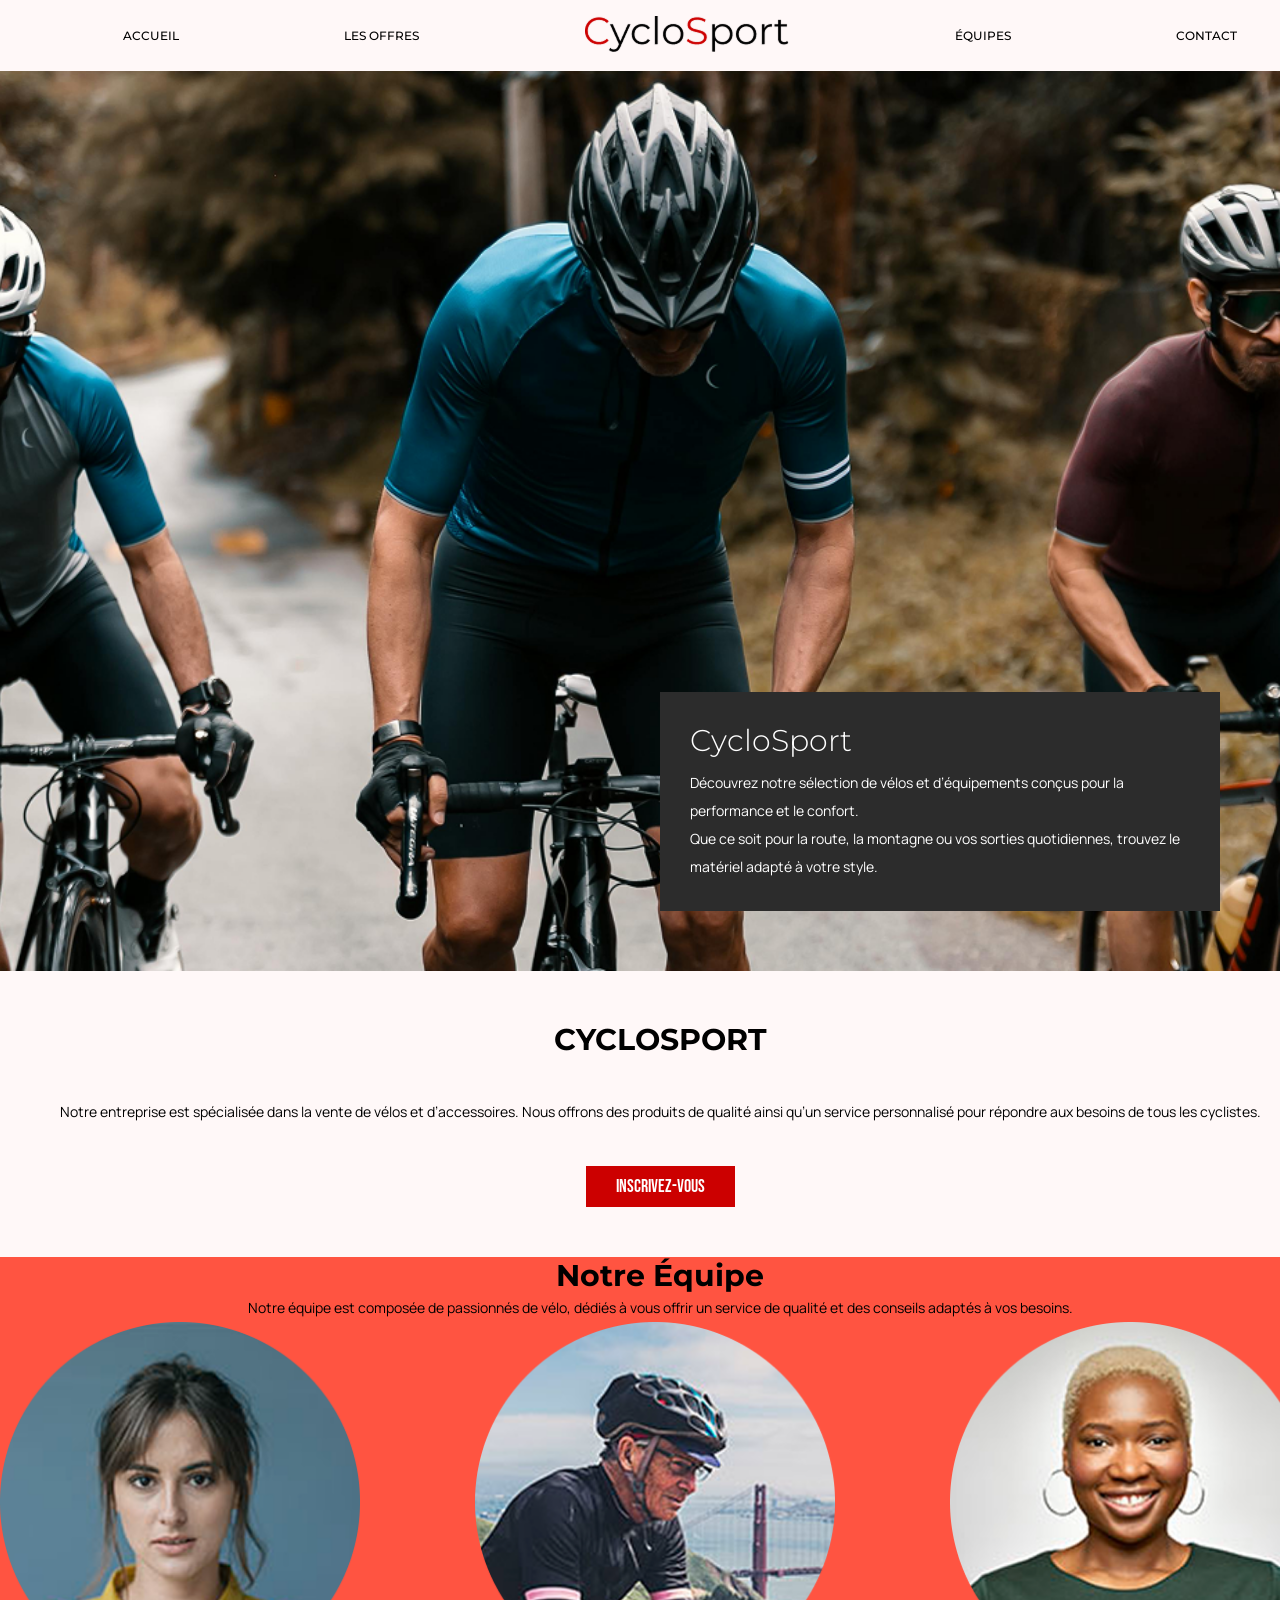
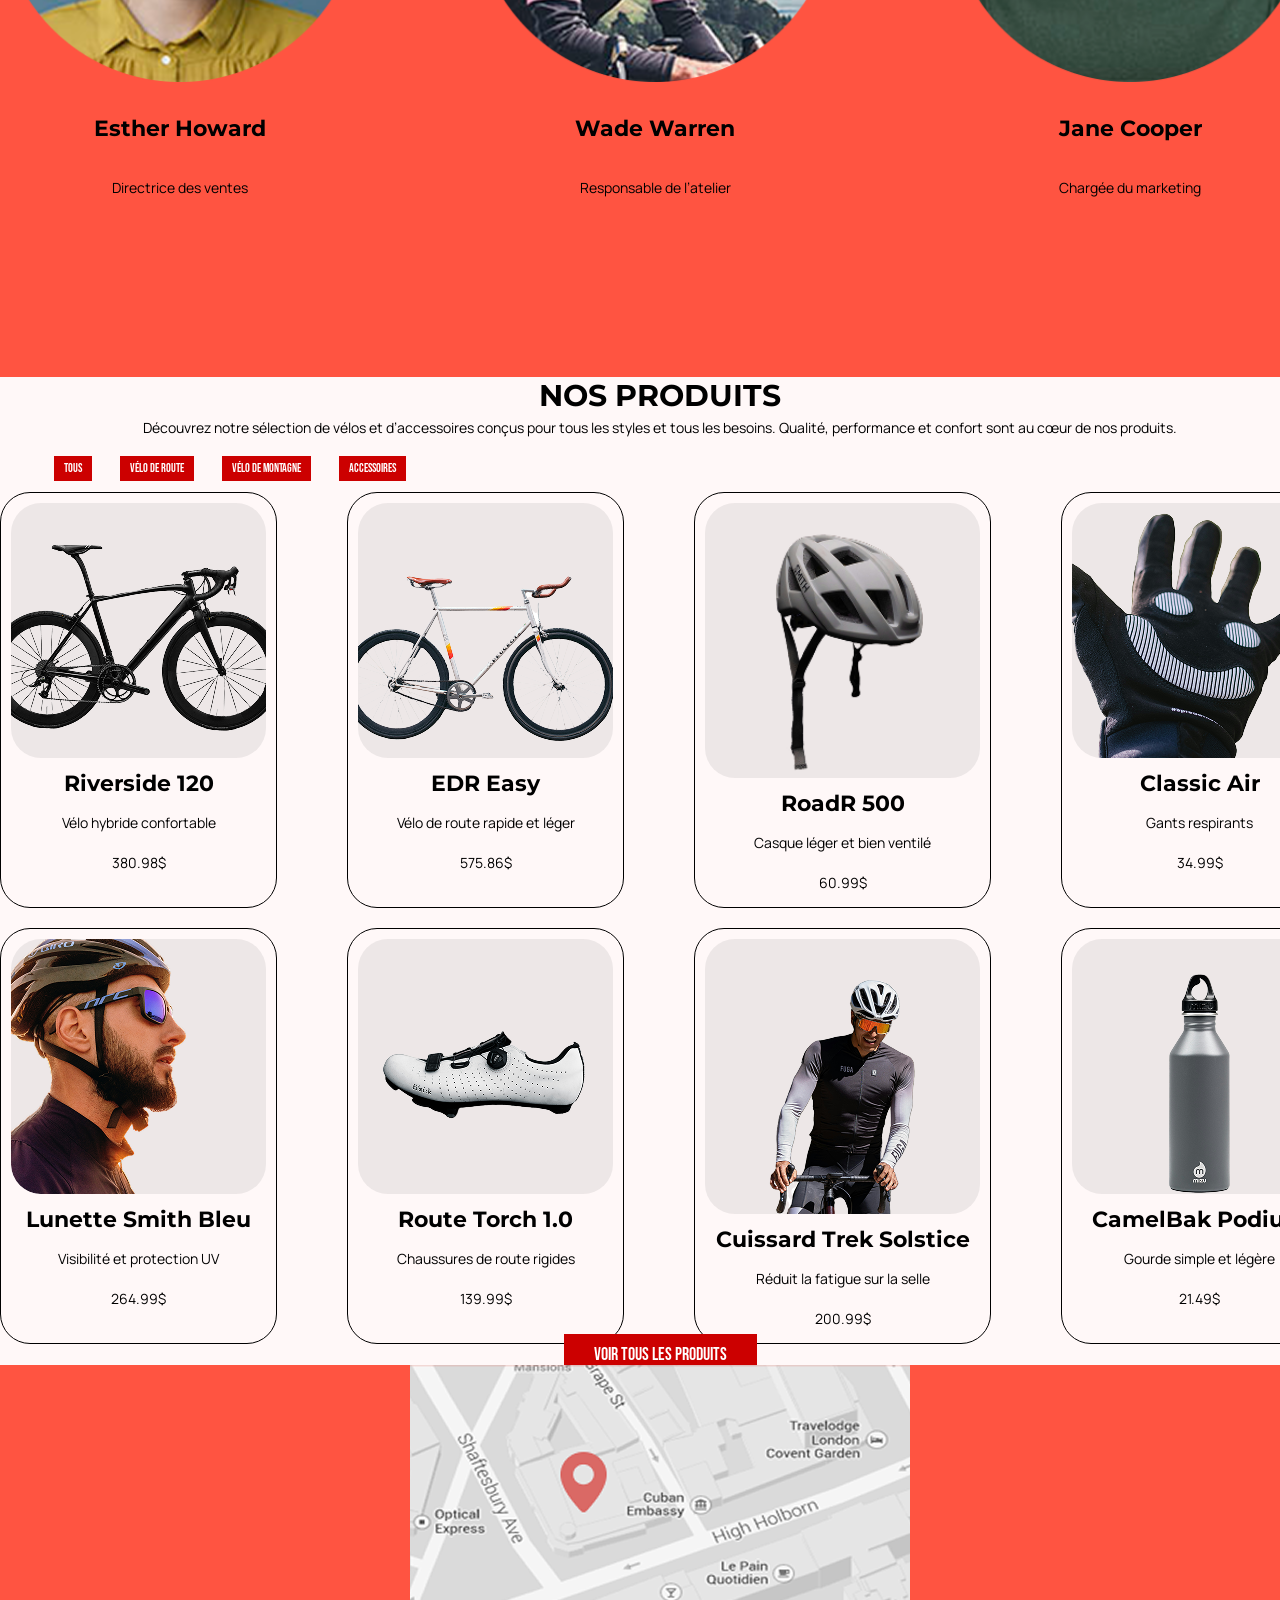
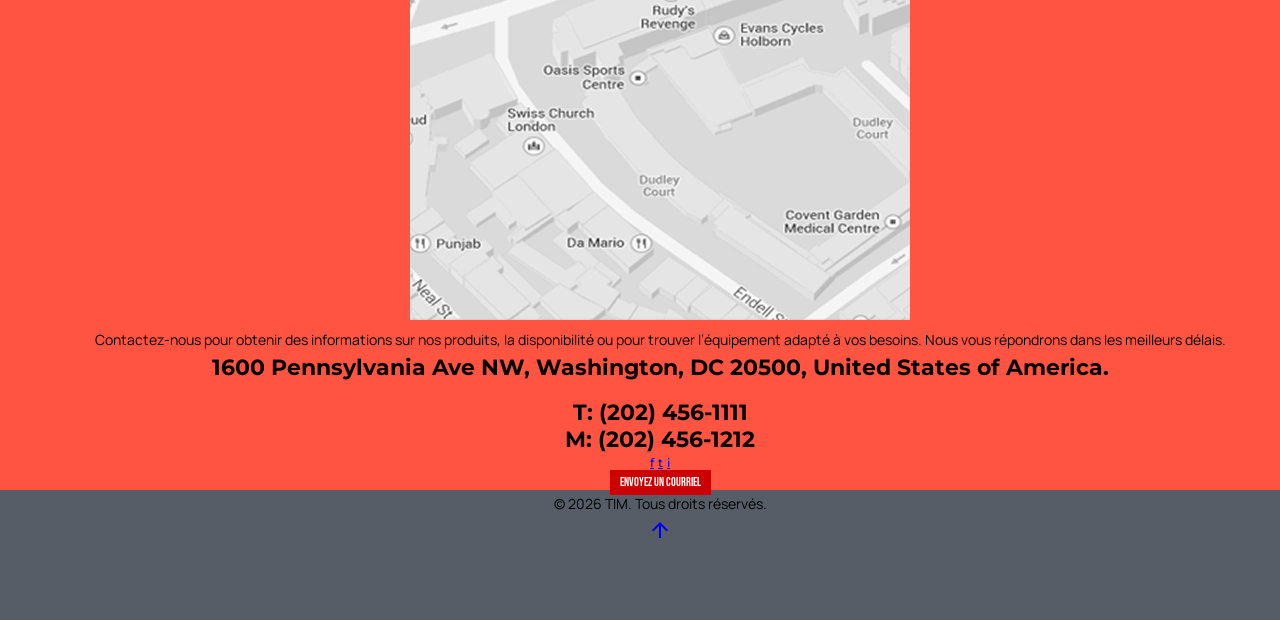
==== index.html @ 7010ec97 "3/4 de produits fait manque hover, probleme de padding et btn surélever" ====
<!DOCTYPE html>
<html lang="fr">
<head>
    <meta charset="UTF-8">
    <meta name="viewport" content="width=device-width, initial-scale=1.0">
    <title>CycloSport</title>

    <link rel="preconnect" href="https://fonts.googleapis.com">
    
    <link rel="preconnect" href="https://fonts.gstatic.com" crossorigin>
    
    <link href="https://fonts.googleapis.com/css2?family=Bebas+Neue&family=Manrope:wght@200..800&family=Montserrat:ital,wght@0,100..900;1,100..900&display=swap" rel="stylesheet">

    <link rel="stylesheet" href="https://fonts.googleapis.com/css2?family=Material+Symbols+Outlined:opsz,wght,FILL,GRAD@20..48,100..700,0..1,-50..200" />

    <!-- CSS -->
    <link rel="stylesheet" href="css/normalize.css">
    <link rel="stylesheet" href="css/styles.css">

    <!-- javascript -->
    <script src="js/script.js" defer></script>

</head>
<body>
    <header id="top">
        <div class="wrapper">
            <nav>
                <ul>
                    <li><a href="#">ACCUEIL</a></li>
                    <li><a href="#">LES OFFRES</a></li>
                    <a href="/index.html"><img src="images/CycloSportversionImg.png" alt="Logo CycloSport"></a>
                    <li><a href="#">ÉQUIPES</a></li>
                    <li><a href="#">CONTACT</a></li>
                </ul>
            </nav>
        </div>
    </header>
    
    <section class="hero">
        <div class="wrapper">
            <article>
                <h4>CycloSport</h4>
                <p>Découvrez notre sélection de vélos et d’équipements conçus pour la performance et le confort.</p>
                <p>Que ce soit pour la route, la montagne ou vos sorties quotidiennes, trouvez le matériel adapté à votre style.</p>
            </article>
        </div>
    </section>

    <section class="inscription">
        <div class="wrapper">
            <div class="column">
                <h2>CYCLOSPORT</h2>
                <p>Notre entreprise est spécialisée dans la vente de vélos et d’accessoires. Nous offrons des produits de qualité ainsi qu’un service personnalisé pour répondre aux besoins de tous les cyclistes.</p>
                <a href="#" class="btn special">Inscrivez-vous</a>
            </div>
        </div>
    </section>

    <section class="equipe" id="equipe">
        <div class="wrapper">
            <h2>Notre Équipe</h2>
            <p>Notre équipe est composée de passionnés de vélo, dédiés à vous offrir un service de qualité et des conseils adaptés à vos besoins. </p>
            <div class="flex">
                <div class="profil">
                    <img src="images/esther.png" alt="image de Esther">
                    <h3>Esther Howard</h3>
                    <p>Directrice des ventes</p>
                </div>

                <div class="profil">
                    <img src="images/Wade.png" alt="image de Wade">
                    <h3>Wade Warren</h3>
                    <p>Responsable de l’atelier</p>
                </div>

                <div class="profil">
                    <img src="images/Jane.png" alt="image de Jane">
                    <h3>Jane Cooper</h3>
                    <p>Chargée du marketing</p>
                </div>
            </div>
        </div>
    </section>

    <section class="produits" id="produits">
        <div class="wrapper">
            <h2>NOS PRODUITS</h2>
            <p>Découvrez notre sélection de vélos et d’accessoires conçus pour tous les styles et tous les besoins. Qualité, performance et confort sont au cœur de nos produits.</p>
            <ul>
                <li><a href="#" class="btn">Tous</a></li>
                <li><a href="#" class="btn">Vélo de route</a></li>
                <li><a href="#" class="btn">Vélo de montagne</a></li>
                <li><a href="#" class="btn">accessoires</a></li>
            </ul>
            <div class="grid">
                <div class="cart">
                    <img src="images/Riverside120.png" alt="image du velo Riverside120">
                    <h3>Riverside 120</h3>
                    <p> Vélo hybride confortable</p>
                    <p>380.98$</p>
                </div>

                <div class="cart">
                    <img src="images/EDREasy.png" alt="image du velo EDREasy">
                    <h3>EDR Easy</h3>
                    <p>Vélo de route rapide et léger</p>
                    <p>575.86$</p>
                </div>

                <div class="cart">
                    <img src="images/RoadR500.png" alt="image du casque RoadR500">
                    <h3>RoadR 500</h3>
                    <p>Casque léger et bien ventilé</p>
                    <p>60.99$</p>
                </div>

                <div class="cart">
                    <img src="images/ClassicAir.png" alt="image du paire de gants ClassicAir">
                    <h3>Classic Air</h3>
                    <p>Gants respirants</p>
                    <p>34.99$</p>
                </div>

                <div class="cart">
                    <img src="images/LunetteSmithBleu.png" alt="image du paire de lunette Smith bleu">
                    <h3>Lunette Smith Bleu</h3>
                    <p>Visibilité et protection UV</p>
                    <p>264.99$</p>
                </div>

                <div class="cart">
                    <img src="images/RouteTorch1.0.png" alt="image du soulier RouteTorch1.0">
                    <h3>Route Torch 1.0</h3>
                    <p>Chaussures de route rigides</p>
                    <p>139.99$</p>
                </div>

                <div class="cart">
                    <img src="images/CuissardTrekSolstice.png" alt="image du Cuissard Trek Solstice">
                    <h3>Cuissard Trek Solstice</h3>
                    <p> Réduit la fatigue sur la selle</p>
                    <p>200.99$</p>
                </div>
                
                <div class="cart">
                    <img src="images/CamelBakPodium.png" alt="image de la gourde BakPodium">
                    <h3>CamelBak Podium</h3>
                    <p>Gourde simple et légère</p>
                    <p>21.49$</p>
                </div>    
            </div>
            <a href="/produit.html" class="btn special">Voir tous les produits</a>
        </div>
    </section>

    <section class="contact" id="contact">
            <div class="wrapper">
                <div class="flex">
                    <img src="images/map.png" alt="localisation du magasin">
                    <div class="colum">
                        <p>Contactez-nous pour obtenir des informations sur nos produits, la disponibilité ou pour trouver l’équipement adapté à vos besoins.
                            Nous vous répondrons dans les meilleurs délais.</p>
                        <h3>1600 Pennsylvania Ave NW, Washington, DC 20500, United States of America.</h3>
                        <br>
                        <h3>T: (202) 456-1111</h3>
                        <h3>M: (202) 456-1212</h3>
                    </div>
                    <div class="reseaux sociaux">
                        <a href="#">f</a>
                        <a href="#">t</a>
                        <a href="#">i</a>
                    </div>
                </div>
                <a href="mailto:bryanvarao@gmail.com" class="btn">Envoyez un courriel</a>
            </div>
    </section>

    <footer>
        <div class="wrapper">
            <div class="footer">
                <p>© 2026 TIM. Tous droits réservés.</p>
                    <a href="#top"><span class="icon material-symbols-outlined">arrow_upward</span></a>
            </div>        
        </div>
    </footer>
</body>
</html>
---- css/styles.css ----
/*------------------------------------------------------------------------------
   Generique
------------------------------------------------------------------------------*/
html {
  box-sizing: border-box;
}

*,
*:before,
*:after {
  box-sizing: inherit;
}

/*------------------------------------------------------------------------------
   Mise en page
------------------------------------------------------------------------------*/
.wrapper{
    width: 1320px;
    margin: 0 auto;
    padding: 0;
}
/*------------------------------------------------------------------------------
   Base
------------------------------------------------------------------------------*/
html{
    scroll-behavior: smooth;
}

body{
    background-color: #FFF8F8;
    text-align: center;
    margin: 0;
    padding: 0;
}

.header{
    background-color: #B7B7B7;
}

.hero{
    background: url("../images/HERO.png") center / cover no-repeat;
    height: 100vh;
    width: 100vw;
    position: relative;
}

.equipe{
    background-color: #FF5441;
    height: 720px;
    padding: 50px auto;
}

.contact{
    background-color: #FF5441;
}

footer{
    background-color: #565D67;
    height: 130px;
}

h2{
    font: 700 1.875rem "Montserrat", sans-serif;
    margin: 0;
    padding: 0;
}

h3{
    font: 700 1.375rem "Montserrat", sans-serif;
    margin: 0;
    padding: 0;
}

h4{
    font: 300 1.875rem "Montserrat", sans-serif;
    margin: 0;
    padding-bottom: 10px;
    
}

a{
    font: 500 0.75rem "Montserrat", sans-serif;
}

p{
    font: 400 0.875rem/28px "Manrope", sans-serif;
    margin: 0;
    padding: 0;
}



/*------------------------------------------------------------------------------
   Elements
------------------------------------------------------------------------------*/
/* Header */
ul{
    display: flex;
    justify-content: space-around;
    align-items: center;
}

li{
    list-style: none;
}

li a{
    text-decoration: none;
    color: #000;
}

li a:hover{
    color: #CC0000;
    font-size: 0.875rem;
}

/* Hero */
.hero article{
    padding: 30px;
    background-color: #2C2C2C;
    max-width: 560px;
    color: #fff;
    position: absolute;
    bottom: 60px;
    right: 60px;
    text-align: start;
}

/* Inscription */
.inscription .column{
    display: flex;
    flex-direction: column;
    justify-content: space-between;
    gap: 40px;
    margin: 50px auto;
}

.inscription .special{
    padding: 10px 30px;
    font-size: 1.125rem;
    max-width: 150px;
    align-self: center;
}

/* Equipe */

.equipe .flex{
    display: flex;
    gap: 115px;
}

.equipe .profil{
    height: 480px;
    display: flex;
    flex-direction: column;
    justify-content: space-between;
}
.equipe .profil img{
    max-height: 360px;
}

/* Produit */
.produits ul{
    max-width: 420px;
}
.produits ul a{
 color: #fff;
}

.produits .grid{
    display: grid;
    grid-template-columns: 1fr 1fr 1fr 1fr;
    gap: 20px 70px;
}

.produits .cart{
    display: flex;
    flex-direction: column;
    gap: 12px;
    padding: 10px;

    border: 1px solid #000;
    border-radius: 30px;
}

.produits .cart img{
    background-color: rgba(166, 161, 161, 0.20);
    border-radius: inherit;
}

.produits .special{
    font-size: 1.125rem;
    padding: 10px 30px;
    align-self: center;
}
/*------------------------------------------------------------------------------
    Components
------------------------------------------------------------------------------*/
.btn{
    font: 400 0.75rem "Bebas Neue", sans-serif;
    background-color: #CC0000;
    border-color: #EA6060;
    color: #fff;
    padding: 5px 10px;
    text-decoration: none;
}

.btn:hover{
    background-color: #fff;
    border:1px solid #CC0000;
    color: #CC0000;
}
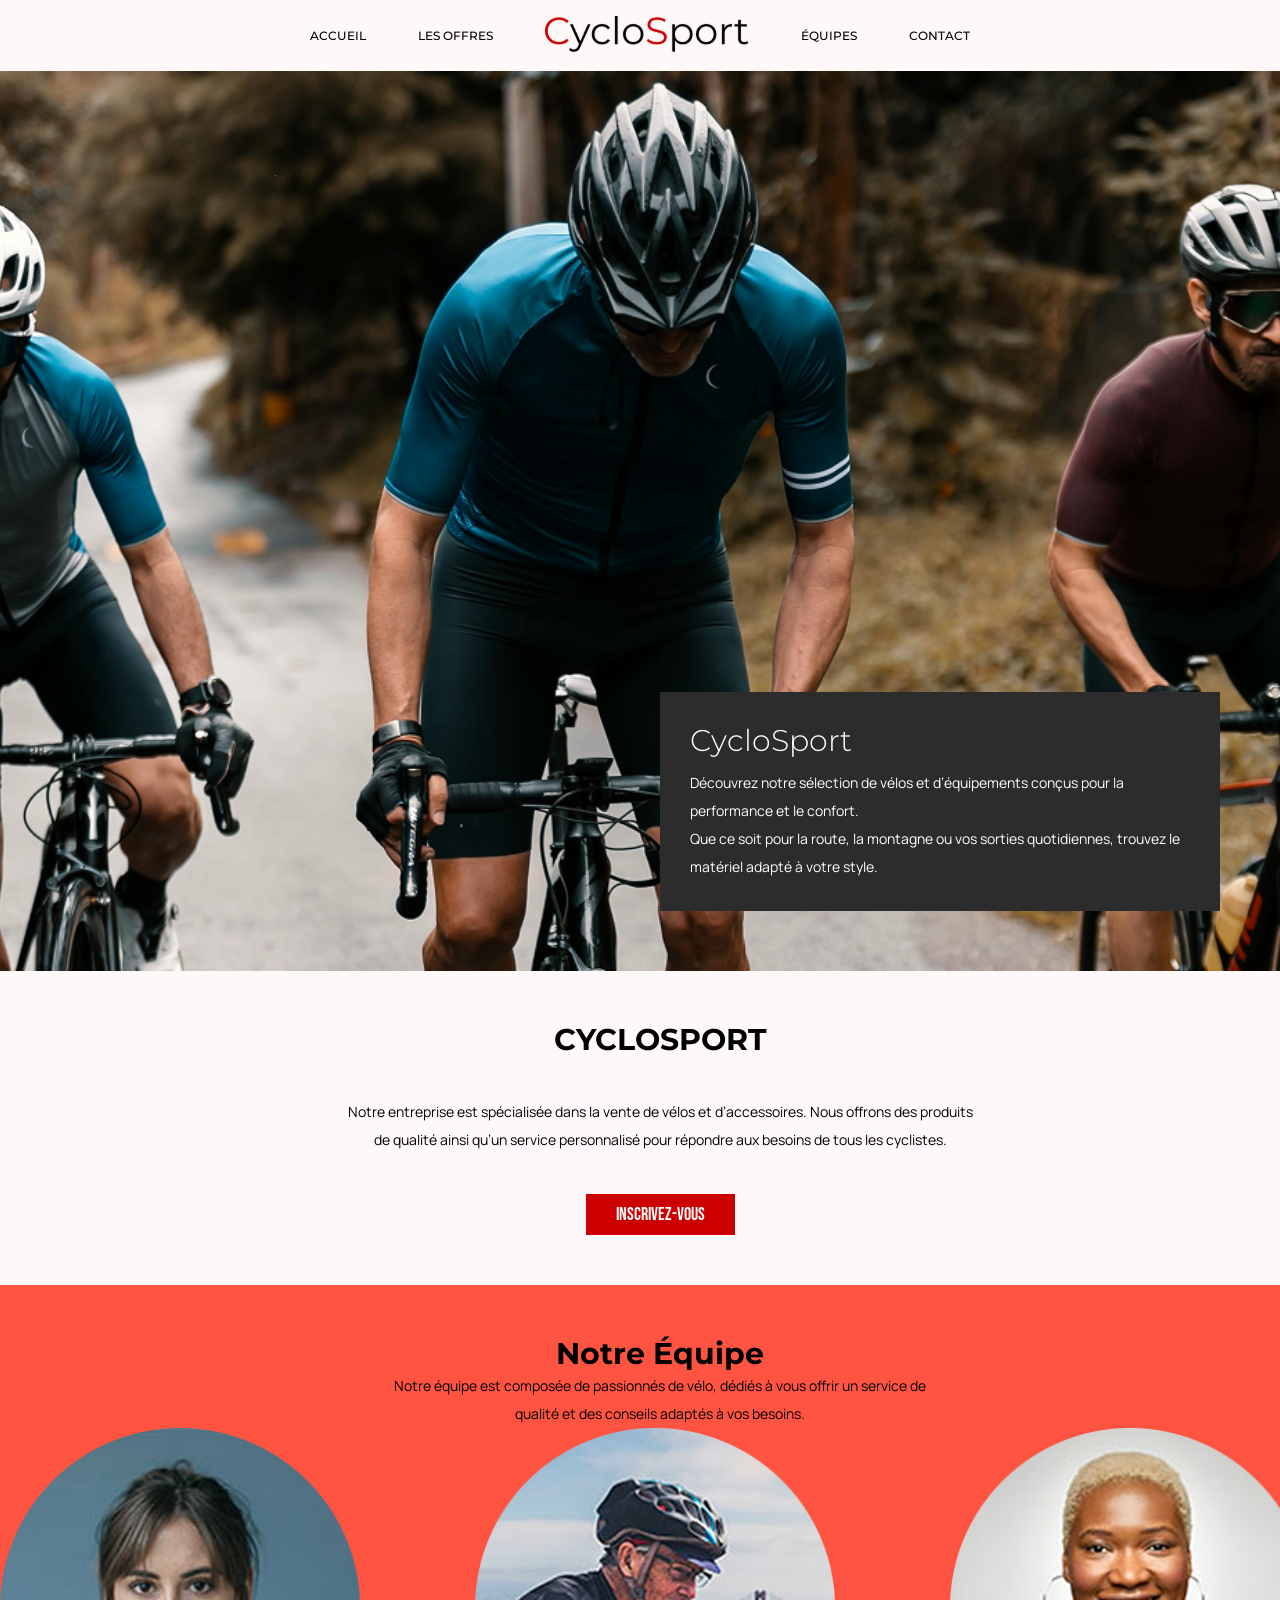
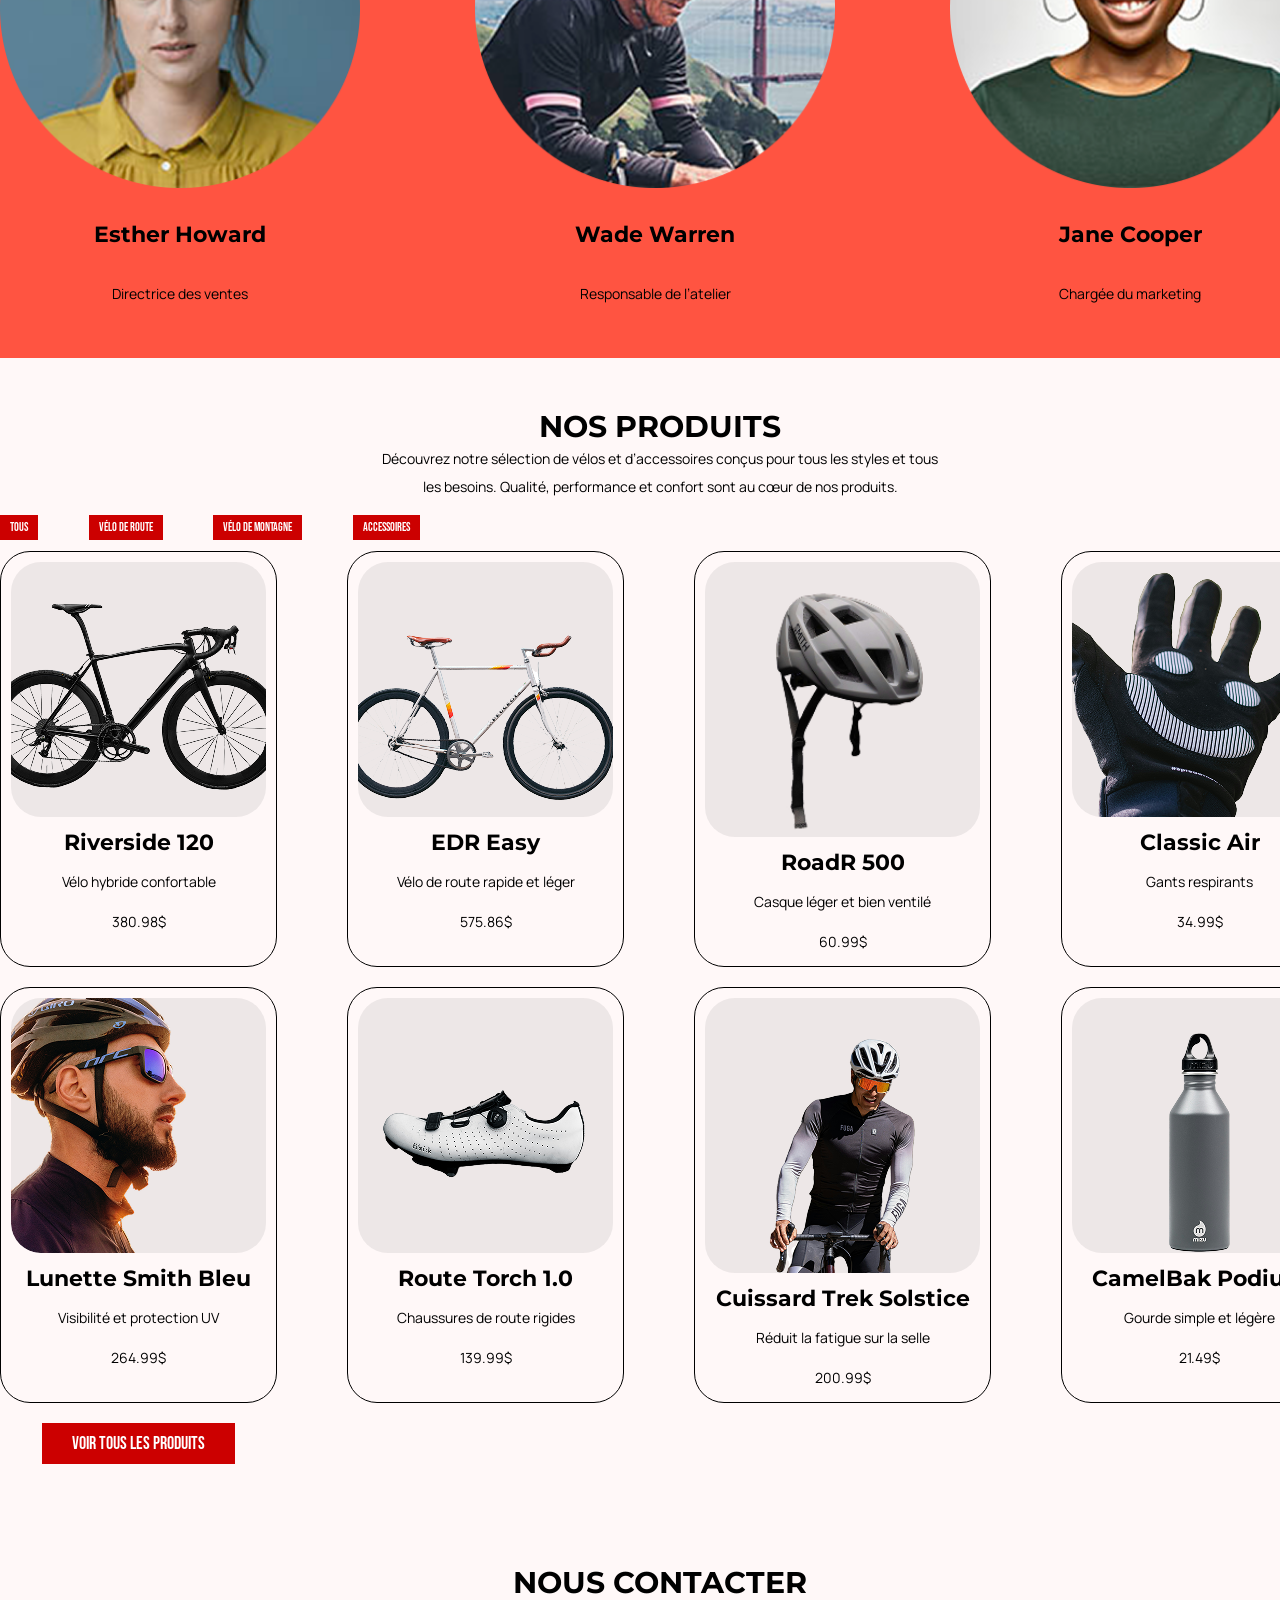
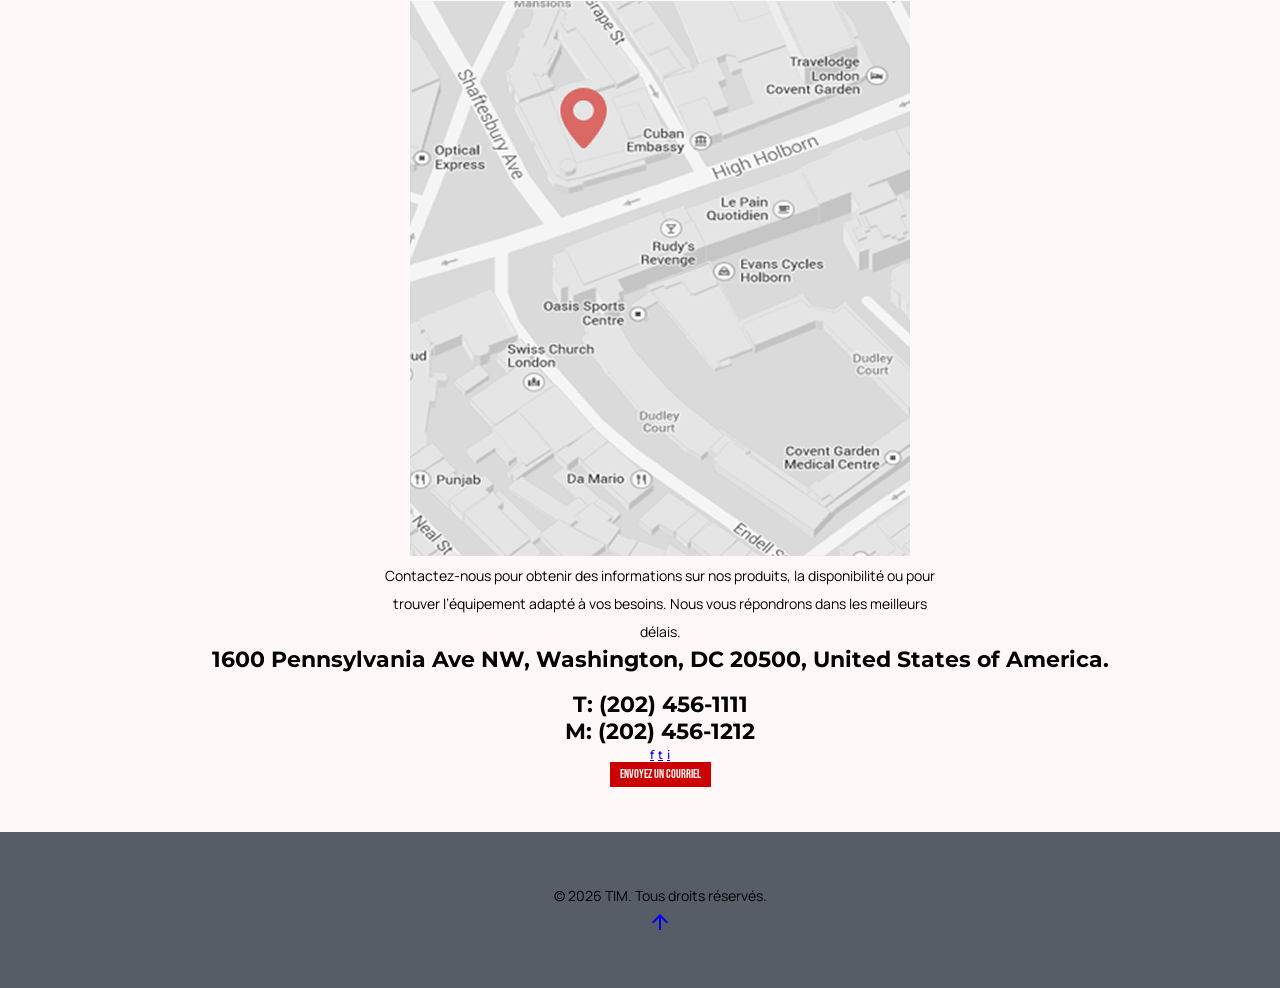
==== commit 76e966fc: "réparations de plusieurs problèmes et commencement de la dernière section" ====
--- a/index.html
+++ b/index.html
@@ -23,17 +23,15 @@
 </head>
 <body>
     <header id="top">
-        <div class="wrapper">
-            <nav>
-                <ul>
-                    <li><a href="#">ACCUEIL</a></li>
-                    <li><a href="#">LES OFFRES</a></li>
-                    <a href="/index.html"><img src="images/CycloSportversionImg.png" alt="Logo CycloSport"></a>
-                    <li><a href="#">ÉQUIPES</a></li>
-                    <li><a href="#">CONTACT</a></li>
-                </ul>
-            </nav>
-        </div>
+        <nav>
+            <ul>
+                <li><a href="#">ACCUEIL</a></li>
+                <li><a href="#">LES OFFRES</a></li>
+                <a href="/index.html"><img src="images/CycloSportversionImg.png" alt="Logo CycloSport"></a>
+                <li><a href="#">ÉQUIPES</a></li>
+                <li><a href="#">CONTACT</a></li>
+            </ul>
+        </nav>
     </header>
     
     <section class="hero">
@@ -147,14 +145,15 @@
                     <h3>CamelBak Podium</h3>
                     <p>Gourde simple et légère</p>
                     <p>21.49$</p>
-                </div>    
+                </div>
+                <a href="/produit.html" class="btn special">Voir tous les produits</a>    
             </div>
-            <a href="/produit.html" class="btn special">Voir tous les produits</a>
         </div>
     </section>
 
     <section class="contact" id="contact">
             <div class="wrapper">
+                <h2>NOUS CONTACTER</h2>
                 <div class="flex">
                     <img src="images/map.png" alt="localisation du magasin">
                     <div class="colum">
--- a/css/styles.css
+++ b/css/styles.css
@@ -17,7 +17,7 @@
 .wrapper{
     width: 1320px;
     margin: 0 auto;
-    padding: 0;
+    padding: 50px 0;
 }
 /*------------------------------------------------------------------------------
    Base
@@ -32,8 +32,12 @@
     margin: 0;
     padding: 0;
 }
-
-.header{
+section p:first-of-type{
+    max-width: 560px;
+    margin: 0 auto;
+}
+
+.header .wrapper{
     background-color: #B7B7B7;
 }
 
@@ -46,8 +50,6 @@
 
 .equipe{
     background-color: #FF5441;
-    height: 720px;
-    padding: 50px auto;
 }
 
 .contact{
@@ -56,19 +58,16 @@
 
 footer{
     background-color: #565D67;
-    height: 130px;
 }
 
 h2{
     font: 700 1.875rem "Montserrat", sans-serif;
     margin: 0;
-    padding: 0;
 }
 
 h3{
     font: 700 1.375rem "Montserrat", sans-serif;
     margin: 0;
-    padding: 0;
 }
 
 h4{
@@ -94,10 +93,15 @@
    Elements
 ------------------------------------------------------------------------------*/
 /* Header */
+nav{
+    max-width: 712px;
+    margin: 0 auto;
+}
 ul{
     display: flex;
     justify-content: space-around;
     align-items: center;
+    padding: 0;
 }
 
 li{
@@ -132,7 +136,6 @@
     flex-direction: column;
     justify-content: space-between;
     gap: 40px;
-    margin: 50px auto;
 }
 
 .inscription .special{
@@ -142,8 +145,11 @@
     align-self: center;
 }
 
+.inscription .column p{
+    max-width: 640px;
+}
+
 /* Equipe */
-
 .equipe .flex{
     display: flex;
     gap: 115px;
@@ -162,6 +168,7 @@
 /* Produit */
 .produits ul{
     max-width: 420px;
+    justify-content: space-between;
 }
 .produits ul a{
  color: #fff;
@@ -192,6 +199,16 @@
     font-size: 1.125rem;
     padding: 10px 30px;
     align-self: center;
+}
+
+/* essayer de voir avec la prof comment régler ça */
+.produits .grid :last-child{
+    justify-self: center;
+}
+
+/* Contact */
+.contact .wrapper{
+    background-color: #FFF8F8;
 }
 /*------------------------------------------------------------------------------
     Components
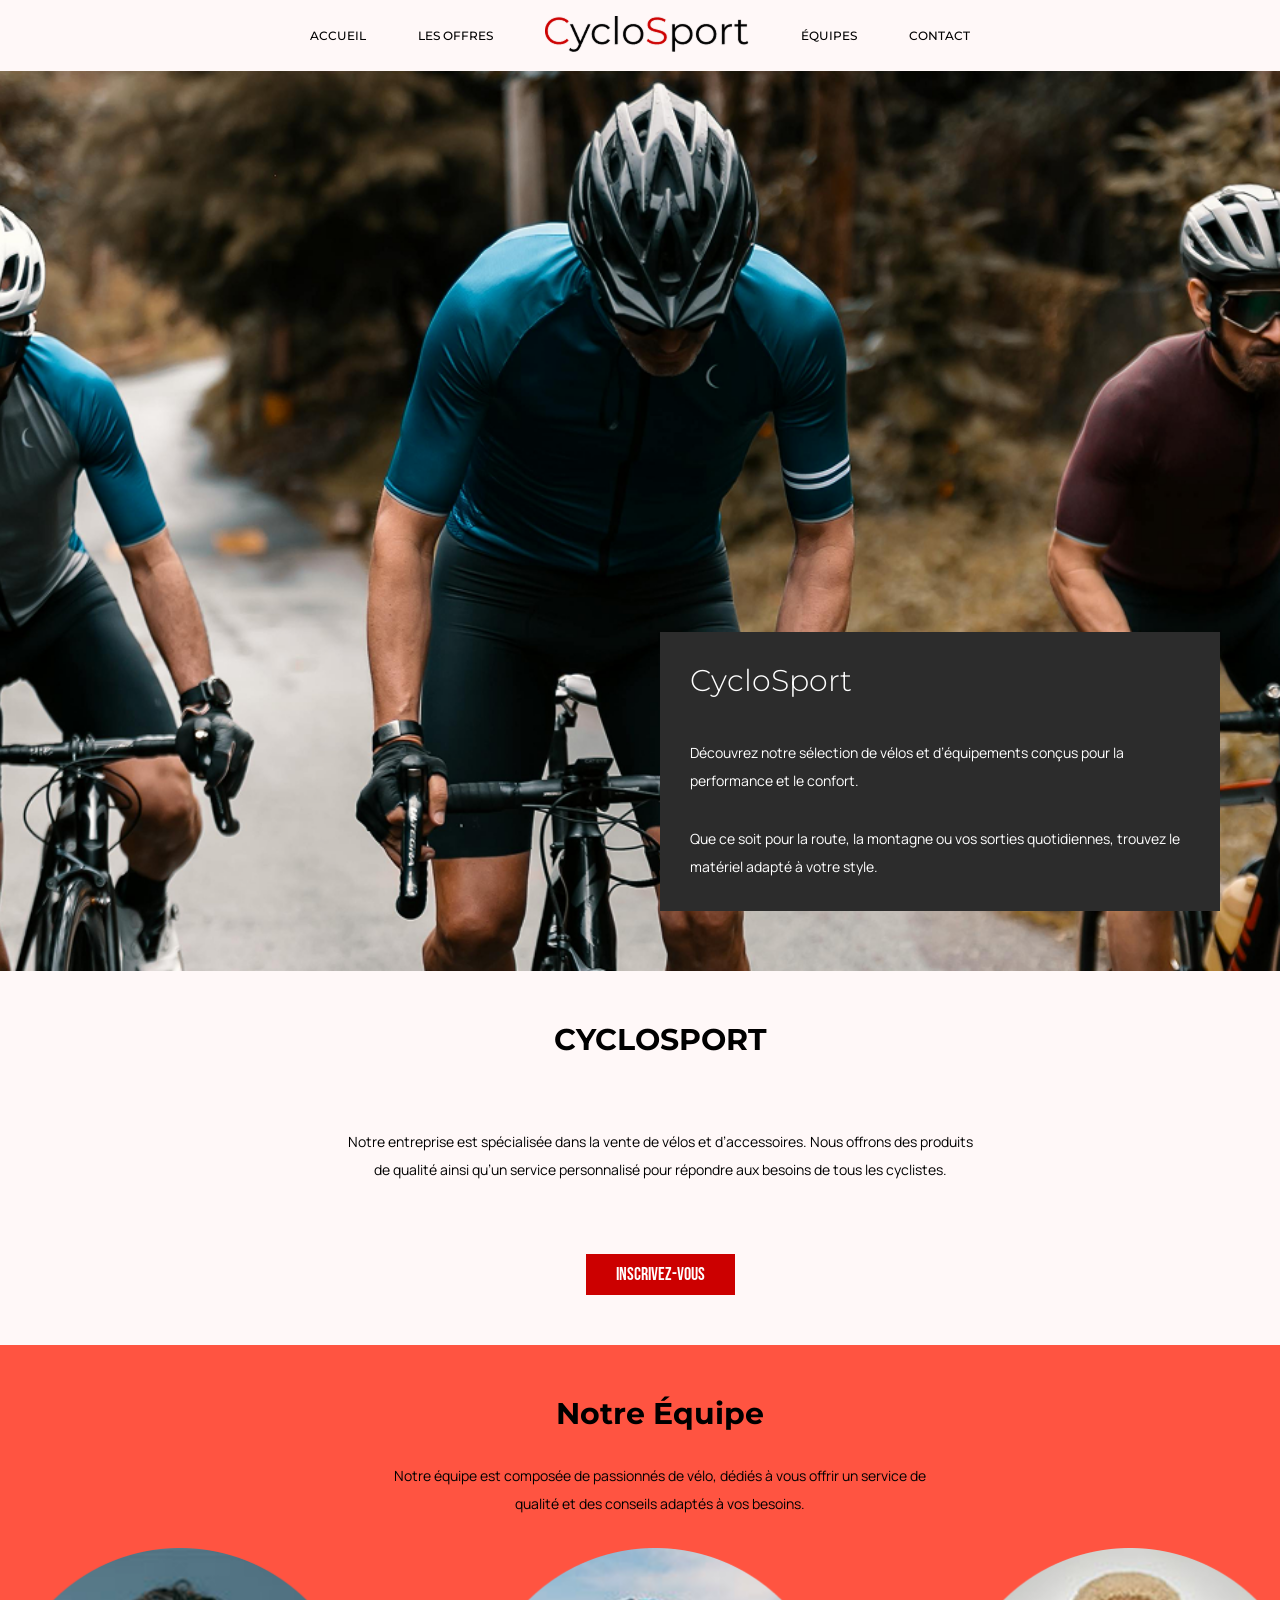
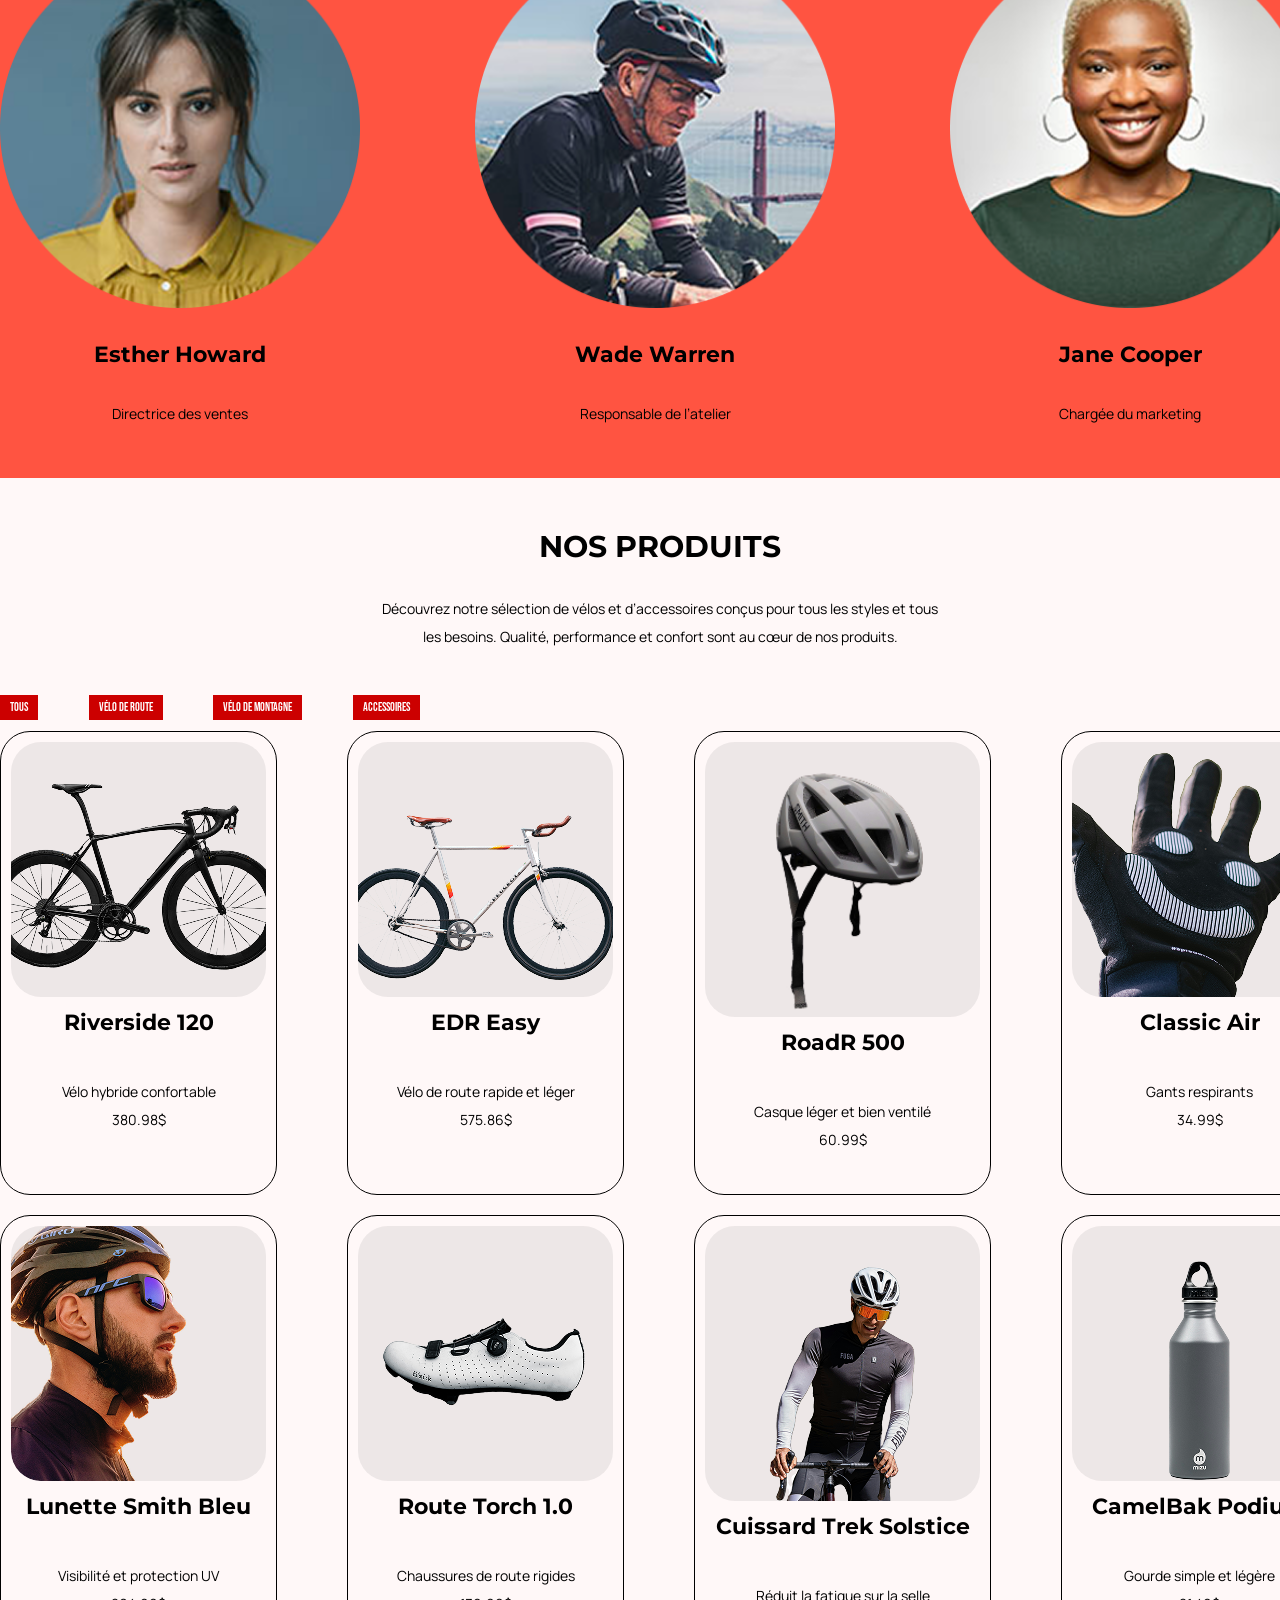
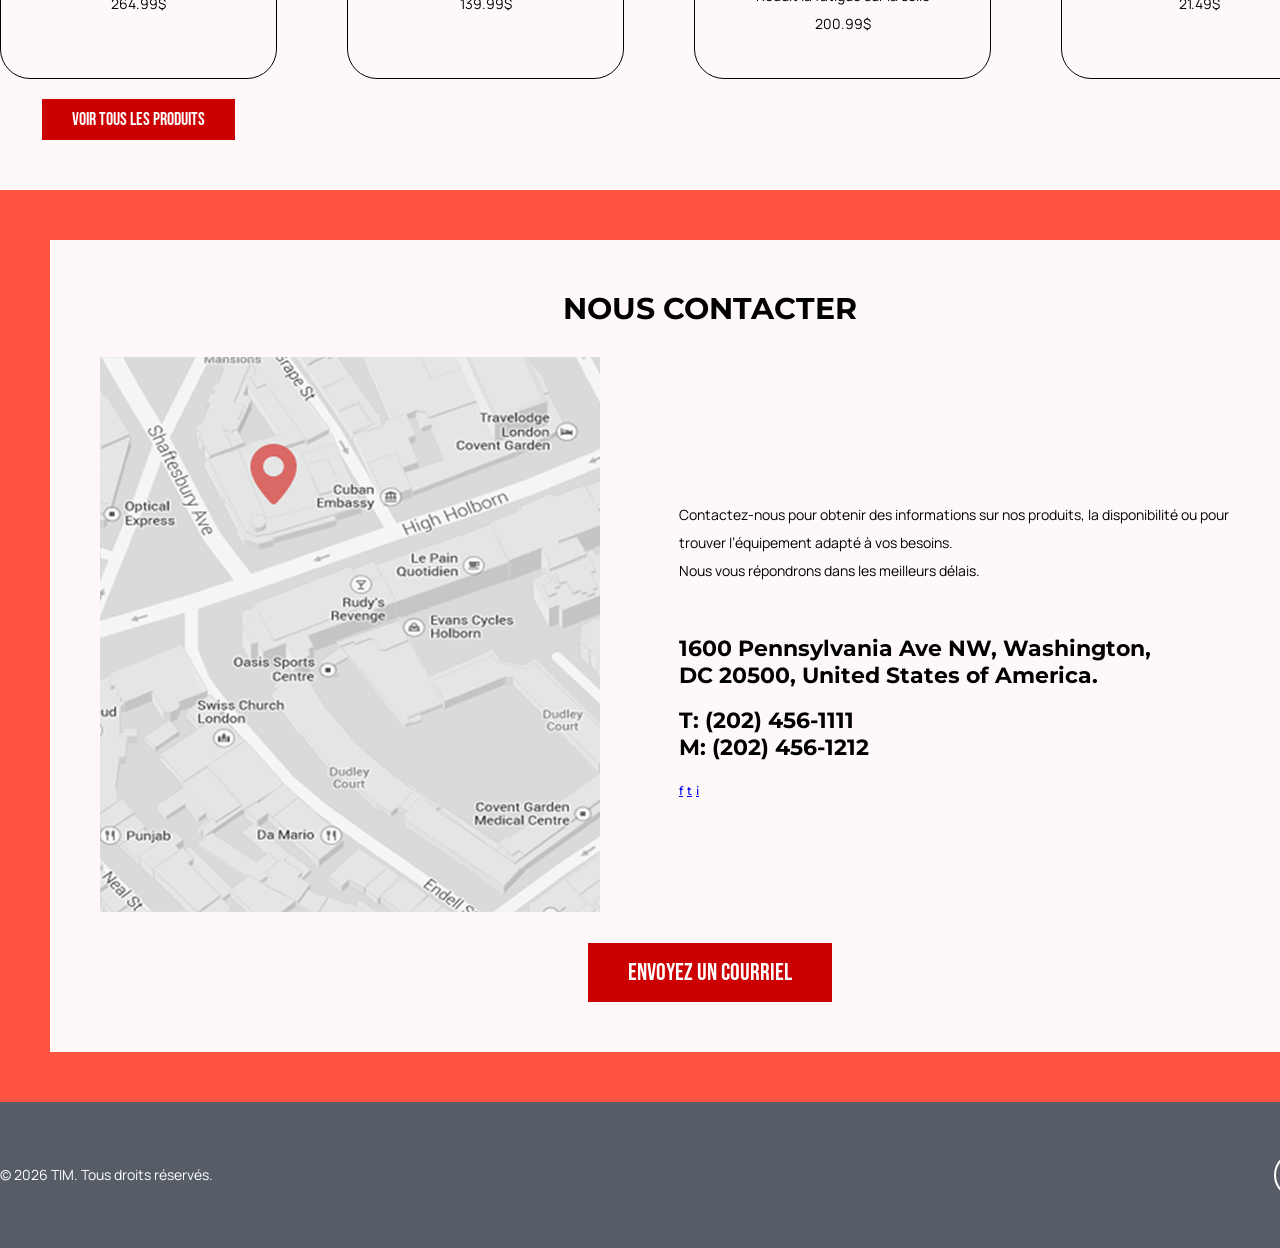
==== commit a69fb7e4: "page d'acceuil presque finis debut des autres pages" ====
--- a/index.html
+++ b/index.html
@@ -94,57 +94,49 @@
                 <div class="cart">
                     <img src="images/Riverside120.png" alt="image du velo Riverside120">
                     <h3>Riverside 120</h3>
-                    <p> Vélo hybride confortable</p>
-                    <p>380.98$</p>
+                    <p> Vélo hybride confortable<br>380.98$</p>
                 </div>
 
                 <div class="cart">
                     <img src="images/EDREasy.png" alt="image du velo EDREasy">
                     <h3>EDR Easy</h3>
-                    <p>Vélo de route rapide et léger</p>
-                    <p>575.86$</p>
+                    <p>Vélo de route rapide et léger<br>575.86$</p>
                 </div>
 
                 <div class="cart">
                     <img src="images/RoadR500.png" alt="image du casque RoadR500">
                     <h3>RoadR 500</h3>
-                    <p>Casque léger et bien ventilé</p>
-                    <p>60.99$</p>
+                    <p>Casque léger et bien ventilé<br>60.99$</p>
                 </div>
 
                 <div class="cart">
                     <img src="images/ClassicAir.png" alt="image du paire de gants ClassicAir">
                     <h3>Classic Air</h3>
-                    <p>Gants respirants</p>
-                    <p>34.99$</p>
+                    <p>Gants respirants<br>34.99$</p>
                 </div>
 
                 <div class="cart">
                     <img src="images/LunetteSmithBleu.png" alt="image du paire de lunette Smith bleu">
                     <h3>Lunette Smith Bleu</h3>
-                    <p>Visibilité et protection UV</p>
-                    <p>264.99$</p>
+                    <p>Visibilité et protection UV<br>264.99$</p>
                 </div>
 
                 <div class="cart">
                     <img src="images/RouteTorch1.0.png" alt="image du soulier RouteTorch1.0">
                     <h3>Route Torch 1.0</h3>
-                    <p>Chaussures de route rigides</p>
-                    <p>139.99$</p>
+                    <p>Chaussures de route rigides<br>139.99$</p>
                 </div>
 
                 <div class="cart">
                     <img src="images/CuissardTrekSolstice.png" alt="image du Cuissard Trek Solstice">
                     <h3>Cuissard Trek Solstice</h3>
-                    <p> Réduit la fatigue sur la selle</p>
-                    <p>200.99$</p>
+                    <p> Réduit la fatigue sur la selle<br>200.99$</p>
                 </div>
                 
                 <div class="cart">
                     <img src="images/CamelBakPodium.png" alt="image de la gourde BakPodium">
                     <h3>CamelBak Podium</h3>
-                    <p>Gourde simple et légère</p>
-                    <p>21.49$</p>
+                    <p>Gourde simple et légère<br>21.49$</p>
                 </div>
                 <a href="/produit.html" class="btn special">Voir tous les produits</a>    
             </div>
@@ -153,24 +145,27 @@
 
     <section class="contact" id="contact">
             <div class="wrapper">
-                <h2>NOUS CONTACTER</h2>
-                <div class="flex">
-                    <img src="images/map.png" alt="localisation du magasin">
-                    <div class="colum">
-                        <p>Contactez-nous pour obtenir des informations sur nos produits, la disponibilité ou pour trouver l’équipement adapté à vos besoins.
-                            Nous vous répondrons dans les meilleurs délais.</p>
-                        <h3>1600 Pennsylvania Ave NW, Washington, DC 20500, United States of America.</h3>
-                        <br>
-                        <h3>T: (202) 456-1111</h3>
-                        <h3>M: (202) 456-1212</h3>
+                <div class="contenu">
+                    <h2>NOUS CONTACTER</h2>
+                    <div class="map">
+                        <img src="images/map.png" alt="localisation du magasin">
+                        <div class="informations">
+                            <p>Contactez-nous pour obtenir des informations sur nos produits, la disponibilité ou pour trouver l’équipement adapté à vos besoins.<br>Nous vous répondrons dans les meilleurs délais.</p>
+                            <div class="localisation">
+                                <h3>1600 Pennsylvania Ave NW, Washington,<br>DC 20500, United States of America.</h3>
+                                <br>
+                                <h3>T: (202) 456-1111</h3>
+                                <h3>M: (202) 456-1212</h3>
+                            </div>
+                            <div class="reseaux sociaux">
+                                <a href="#">f</a>
+                                <a href="#">t</a>
+                                <a href="#">i</a>
+                            </div>
+                        </div>
                     </div>
-                    <div class="reseaux sociaux">
-                        <a href="#">f</a>
-                        <a href="#">t</a>
-                        <a href="#">i</a>
-                    </div>
+                    <a href="mailto:bryanvarao@gmail.com" class="btn">Envoyez un courriel</a>
                 </div>
-                <a href="mailto:bryanvarao@gmail.com" class="btn">Envoyez un courriel</a>
             </div>
     </section>
 
@@ -178,7 +173,8 @@
         <div class="wrapper">
             <div class="footer">
                 <p>© 2026 TIM. Tous droits réservés.</p>
-                    <a href="#top"><span class="icon material-symbols-outlined">arrow_upward</span></a>
+                    <a href="#top" id="button"><span class="icon material-symbols-outlined">north</span></a>
+                    
             </div>        
         </div>
     </footer>
--- a/css/styles.css
+++ b/css/styles.css
@@ -35,6 +35,7 @@
 section p:first-of-type{
     max-width: 560px;
     margin: 0 auto;
+    padding: 30px 0;
 }
 
 .header .wrapper{
@@ -54,6 +55,7 @@
 
 .contact{
     background-color: #FF5441;
+    padding: 50px;
 }
 
 footer{
@@ -165,6 +167,10 @@
     max-height: 360px;
 }
 
+.equipe .profil > p{
+    padding: 0;
+}
+
 /* Produit */
 .produits ul{
     max-width: 420px;
@@ -194,6 +200,13 @@
     background-color: rgba(166, 161, 161, 0.20);
     border-radius: inherit;
 }
+/* essayer de voir avec la prof comment régler ça car déjà une bordure donc impossible de régler bordure d'avance sur le cart avant hover*/
+.produits .cart:hover{
+    border-top: 20px solid #000;
+    border-right:6px solid #000;
+    border-left: 6px solid #000;
+    border-bottom: 3px solid #000;
+}
 
 .produits .special{
     font-size: 1.125rem;
@@ -209,6 +222,50 @@
 /* Contact */
 .contact .wrapper{
     background-color: #FFF8F8;
+    padding: 50px;
+}
+.contenu{
+    display: flex;
+    flex-direction: column;
+    gap: 30px;
+}
+
+.map{
+    display: flex;
+    gap: 79px;
+    align-items: center;
+}
+
+.informations{
+    display: flex;
+    flex-direction: column;
+    gap: 20px;
+    text-align: start;
+}
+.map .informations p{
+    margin: 0;
+}
+
+.contact .btn{
+    padding: 15px 40px;
+    margin: auto;
+    font-size: 1.5rem;
+}
+
+/* Footer */
+.footer{
+    display: flex;
+    justify-content: space-between;
+    align-items: center;
+    color: #fff;
+}
+
+#button .icon{
+    color: #fff;
+    border: 2px solid #fff;
+    border-radius: 50%;
+    font-size: 2rem;
+    padding: 5px;
 }
 /*------------------------------------------------------------------------------
     Components
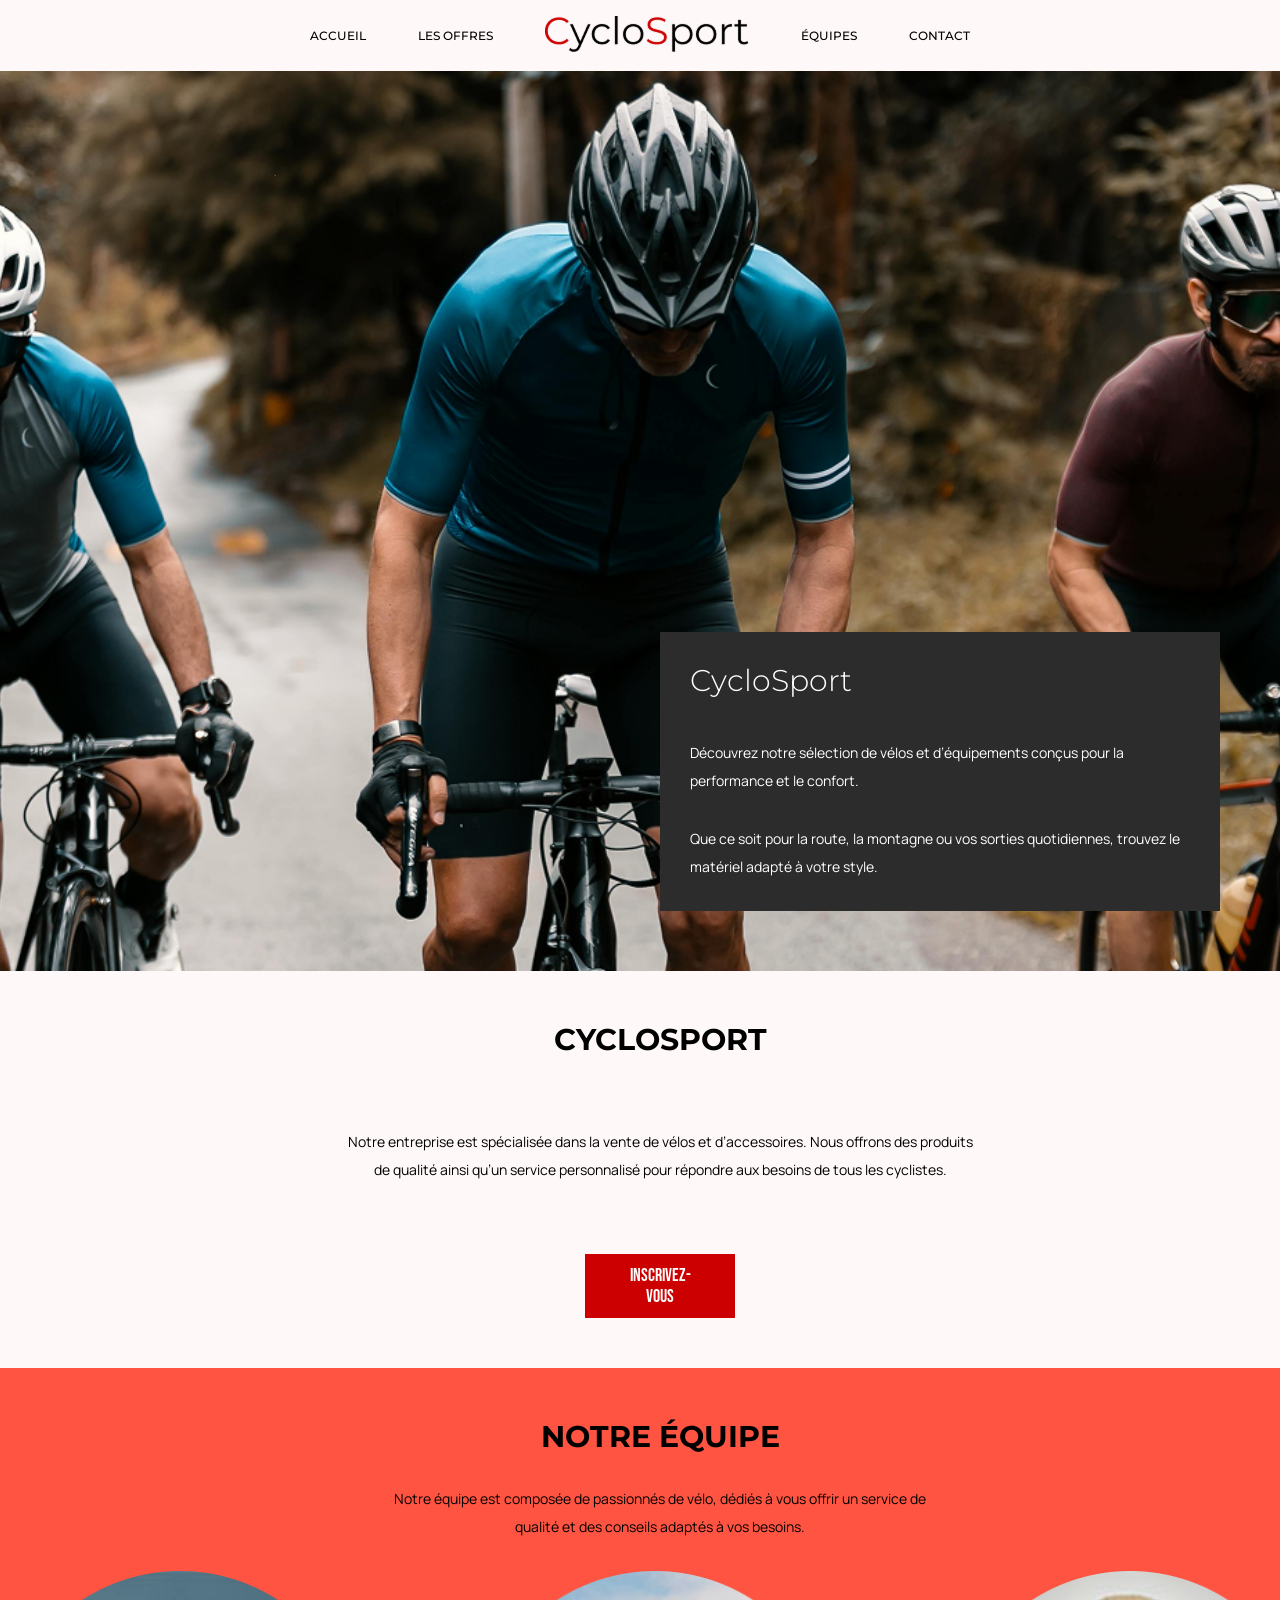
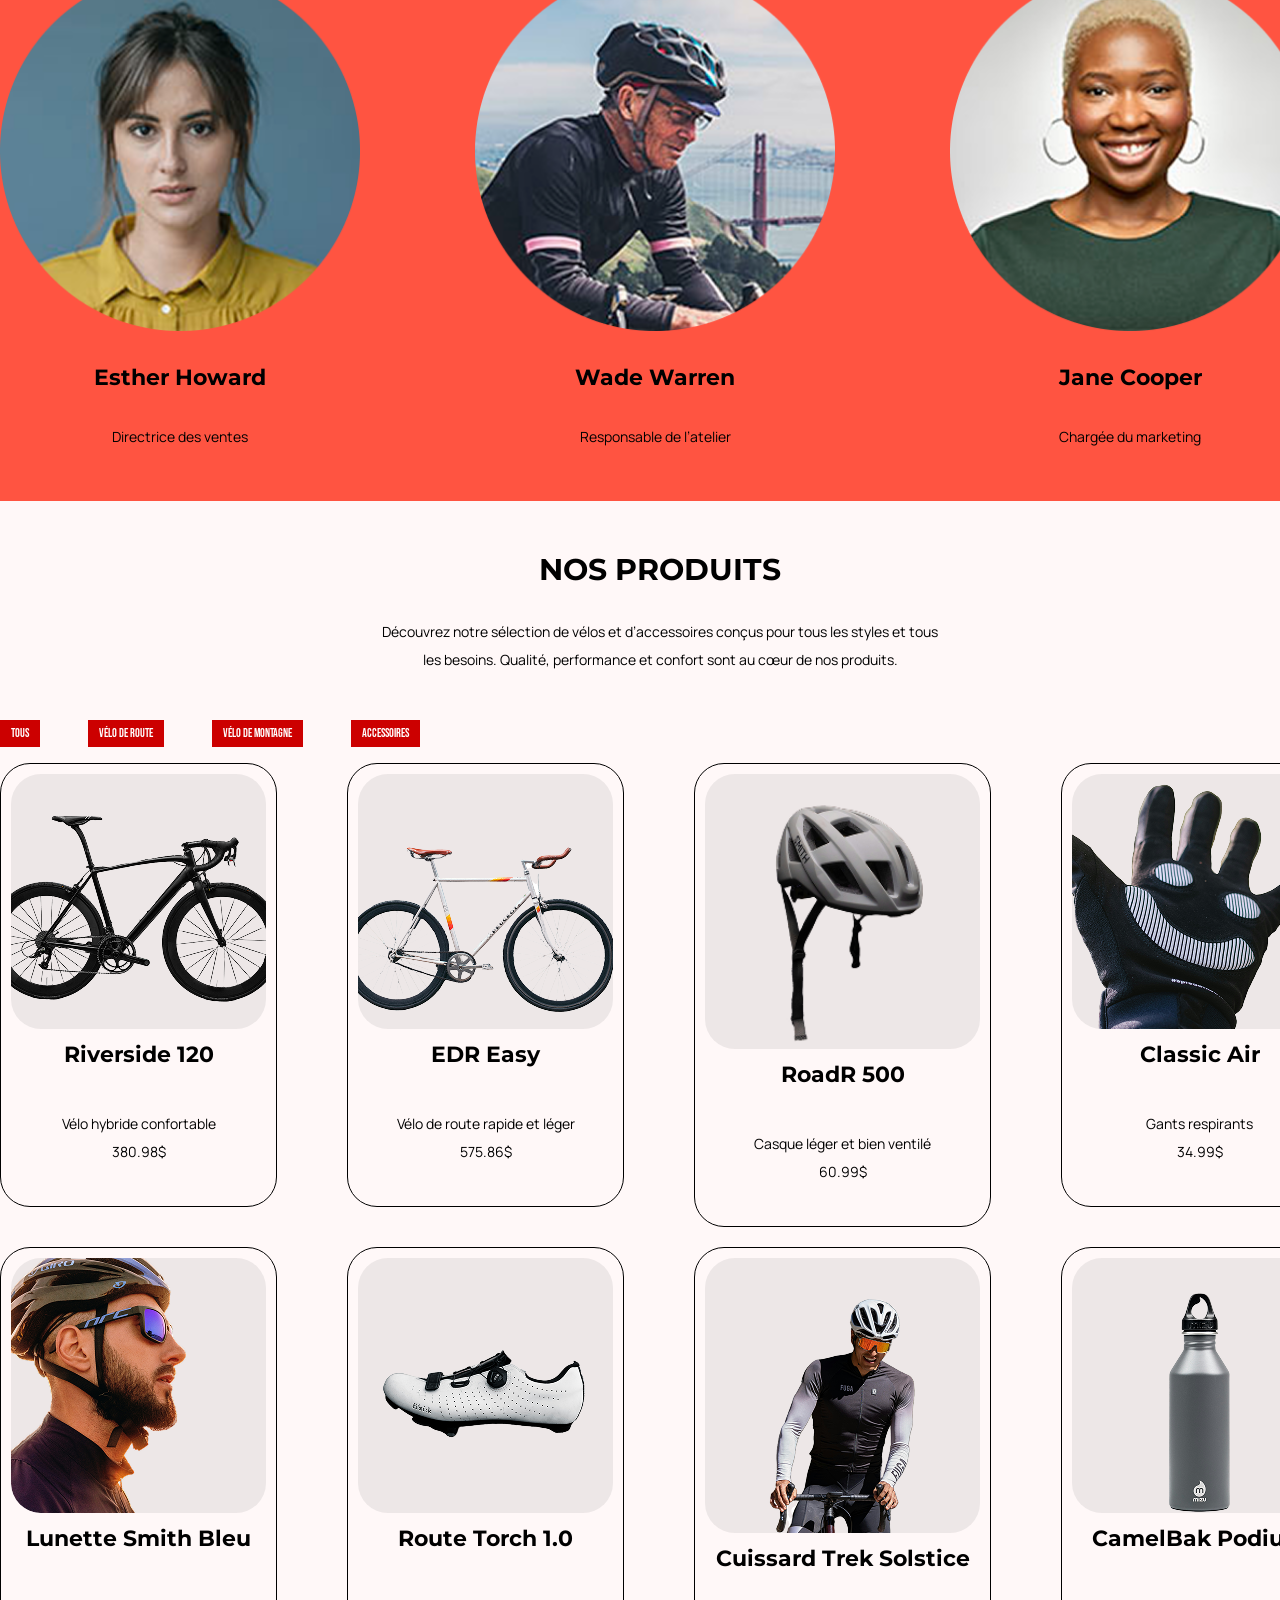
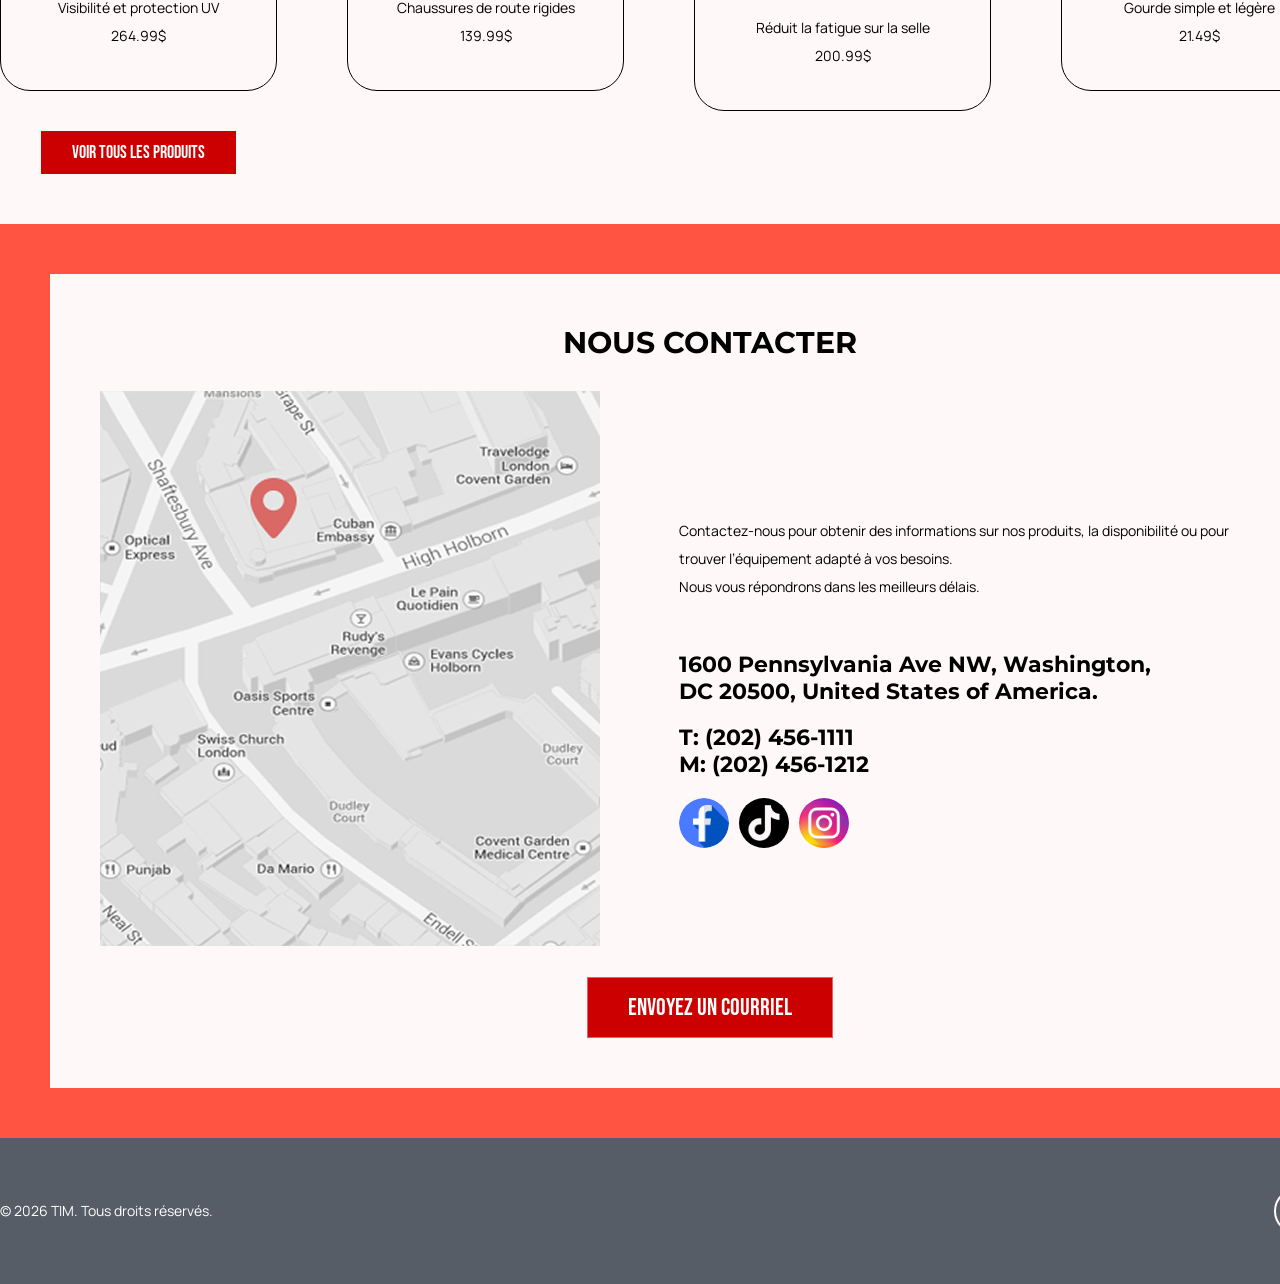
==== commit f328ef78: "ajout des liens et des réseaux sociaux" ====
--- a/index.html
+++ b/index.html
@@ -25,11 +25,11 @@
     <header id="top">
         <nav>
             <ul>
-                <li><a href="#">ACCUEIL</a></li>
-                <li><a href="#">LES OFFRES</a></li>
+                <li><a href="/index.html">ACCUEIL</a></li>
+                <li><a href="/liste-articles.html">LES OFFRES</a></li>
                 <a href="/index.html"><img src="images/CycloSportversionImg.png" alt="Logo CycloSport"></a>
-                <li><a href="#">ÉQUIPES</a></li>
-                <li><a href="#">CONTACT</a></li>
+                <li><a href="/index.html#equipe">ÉQUIPES</a></li>
+                <li><a href="/index.html#contact">CONTACT</a></li>
             </ul>
         </nav>
     </header>
@@ -91,53 +91,69 @@
                 <li><a href="#" class="btn">accessoires</a></li>
             </ul>
             <div class="grid">
-                <div class="cart">
-                    <img src="images/Riverside120.png" alt="image du velo Riverside120">
-                    <h3>Riverside 120</h3>
-                    <p> Vélo hybride confortable<br>380.98$</p>
-                </div>
+                <a href="/fiche-article.html">
+                    <div class="cart">
+                        <img src="images/Riverside120.png" alt="image du velo Riverside120">
+                        <h3>Riverside 120</h3>
+                        <p> Vélo hybride confortable<br>380.98$</p>
+                    </div>
+                </a>
 
-                <div class="cart">
-                    <img src="images/EDREasy.png" alt="image du velo EDREasy">
-                    <h3>EDR Easy</h3>
-                    <p>Vélo de route rapide et léger<br>575.86$</p>
-                </div>
+                <a href="/fiche-article.html">
+                    <div class="cart">
+                        <img src="images/EDREasy.png" alt="image du velo EDREasy">
+                        <h3>EDR Easy</h3>
+                        <p>Vélo de route rapide et léger<br>575.86$</p>
+                    </div>
+                </a>
 
-                <div class="cart">
-                    <img src="images/RoadR500.png" alt="image du casque RoadR500">
-                    <h3>RoadR 500</h3>
-                    <p>Casque léger et bien ventilé<br>60.99$</p>
-                </div>
+                <a href="/fiche-article.html">
+                    <div class="cart">
+                        <img src="images/RoadR500.png" alt="image du casque RoadR500">
+                        <h3>RoadR 500</h3>
+                        <p>Casque léger et bien ventilé<br>60.99$</p>
+                    </div>
+                </a>
 
-                <div class="cart">
-                    <img src="images/ClassicAir.png" alt="image du paire de gants ClassicAir">
-                    <h3>Classic Air</h3>
-                    <p>Gants respirants<br>34.99$</p>
-                </div>
+                <a href="/fiche-article.html">
+                    <div class="cart">
+                        <img src="images/ClassicAir.png" alt="image du paire de gants ClassicAir">
+                        <h3>Classic Air</h3>
+                        <p>Gants respirants<br>34.99$</p>
+                    </div>
+                </a>
 
-                <div class="cart">
-                    <img src="images/LunetteSmithBleu.png" alt="image du paire de lunette Smith bleu">
-                    <h3>Lunette Smith Bleu</h3>
-                    <p>Visibilité et protection UV<br>264.99$</p>
-                </div>
+                <a href="/fiche-article.html">
+                    <div class="cart">
+                        <img src="images/LunetteSmithBleu.png" alt="image du paire de lunette Smith bleu">
+                        <h3>Lunette Smith Bleu</h3>
+                        <p>Visibilité et protection UV<br>264.99$</p>
+                    </div>
+                </a>
 
-                <div class="cart">
-                    <img src="images/RouteTorch1.0.png" alt="image du soulier RouteTorch1.0">
-                    <h3>Route Torch 1.0</h3>
-                    <p>Chaussures de route rigides<br>139.99$</p>
-                </div>
+                <a href="/fiche-article.html">
+                    <div class="cart">
+                        <img src="images/RouteTorch1.0.png" alt="image du soulier RouteTorch1.0">
+                        <h3>Route Torch 1.0</h3>
+                        <p>Chaussures de route rigides<br>139.99$</p>
+                    </div>
+                </a>
 
-                <div class="cart">
-                    <img src="images/CuissardTrekSolstice.png" alt="image du Cuissard Trek Solstice">
-                    <h3>Cuissard Trek Solstice</h3>
-                    <p> Réduit la fatigue sur la selle<br>200.99$</p>
-                </div>
-                
-                <div class="cart">
-                    <img src="images/CamelBakPodium.png" alt="image de la gourde BakPodium">
-                    <h3>CamelBak Podium</h3>
-                    <p>Gourde simple et légère<br>21.49$</p>
-                </div>
+                <a href="/fiche-article.html">
+                    <div class="cart">
+                        <img src="images/CuissardTrekSolstice.png" alt="image du Cuissard Trek Solstice">
+                        <h3>Cuissard Trek Solstice</h3>
+                        <p> Réduit la fatigue sur la selle<br>200.99$</p>
+                    </div>
+                </a>
+
+                <a href="/fiche-article.html">
+                    <div class="cart">
+                        <img src="images/CamelBakPodium.png" alt="image de la gourde BakPodium">
+                        <h3>CamelBak Podium</h3>
+                        <p>Gourde simple et légère<br>21.49$</p>
+                    </div>
+                </a>
                 <a href="/produit.html" class="btn special">Voir tous les produits</a>    
             </div>
         </div>
@@ -158,9 +174,9 @@
                                 <h3>M: (202) 456-1212</h3>
                             </div>
                             <div class="reseaux sociaux">
-                                <a href="#">f</a>
-                                <a href="#">t</a>
-                                <a href="#">i</a>
+                                <a href="https://www.facebook.com/marketplace/montreal/bicycles/?locale=fr_CA" target="_blank"><img src="images/Facebook.png" alt="Lien vers notre Facebook"></a>
+                                <a href="https://www.instagram.com/primeauvelo/" target="_blank"><img src="images/Tiktok.png" alt="Lien vers notre Tiktok"></a>
+                                <a href="https://www.tiktok.com/@vente.velo" target="_blank"><img src="images/Instagram.png" alt="Lien vers notre Instagram"></a>
                             </div>
                         </div>
                     </div>
--- a/css/styles.css
+++ b/css/styles.css
@@ -65,6 +65,7 @@
 h2{
     font: 700 1.875rem "Montserrat", sans-serif;
     margin: 0;
+    text-transform: uppercase;
 }
 
 h3{
@@ -88,12 +89,12 @@
     margin: 0;
     padding: 0;
 }
-
-
 
 /*------------------------------------------------------------------------------
    Elements
 ------------------------------------------------------------------------------*/
+/* Présent dans toutes les pages */
+
 /* Header */
 nav{
     max-width: 712px;
@@ -111,14 +112,95 @@
 }
 
 li a{
+    display: inline-block;
     text-decoration: none;
     color: #000;
+    transition: 0.2 ease;
 }
 
 li a:hover{
     color: #CC0000;
-    font-size: 0.875rem;
-}
+    transform: scale(1.1);
+}
+
+
+
+/* Contact */
+.contact .wrapper{
+    background-color: #FFF8F8;
+    padding: 50px;
+}
+.contenu{
+    display: flex;
+    flex-direction: column;
+    gap: 30px;
+}
+
+.map{
+    display: flex;
+    gap: 79px;
+    align-items: center;
+}
+
+.informations{
+    display: flex;
+    flex-direction: column;
+    gap: 20px;
+    text-align: start;
+}
+.map .informations p{
+    margin: 0;
+}
+
+.contact .btn{
+    padding: 15px 40px;
+    margin: auto;
+    font-size: 1.5rem;
+    border: 1px solid #EA6060;
+}
+
+
+
+/* Réseaux sociaux*/
+.reseaux{
+    display: flex;
+    gap: 10px;
+    max-width: 170px;
+}
+
+.reseaux a img{
+    width: 100%;
+    border-radius: 50%;
+}
+
+/* Footer */
+.footer{
+    display: flex;
+    justify-content: space-between;
+    align-items: center;
+    color: #fff;
+}
+
+#button .icon{
+    color: #fff;
+    border: 2px solid #fff;
+    border-radius: 50%;
+    font-size: 2rem;
+    padding: 5px;
+    /* Trouver sur internet */
+    transition: 0.2 ease;
+}
+
+
+#button .icon:hover{
+    /* Trouver sur internet */
+    transform: scale(1.1);
+}
+
+
+
+
+/* Page index.html */
 
 /* Hero */
 .hero article{
@@ -132,6 +214,8 @@
     text-align: start;
 }
 
+
+
 /* Inscription */
 .inscription .column{
     display: flex;
@@ -151,6 +235,8 @@
     max-width: 640px;
 }
 
+
+
 /* Equipe */
 .equipe .flex{
     display: flex;
@@ -170,6 +256,8 @@
 .equipe .profil > p{
     padding: 0;
 }
+
+
 
 /* Produit */
 .produits ul{
@@ -186,86 +274,117 @@
     gap: 20px 70px;
 }
 
-.produits .cart{
+.grid a{
+    text-decoration: none;
+    color: #000;
+}
+.cart{
     display: flex;
     flex-direction: column;
     gap: 12px;
     padding: 10px;
-
     border: 1px solid #000;
     border-radius: 30px;
 }
 
-.produits .cart img{
+.cart img{
     background-color: rgba(166, 161, 161, 0.20);
     border-radius: inherit;
 }
 /* essayer de voir avec la prof comment régler ça car déjà une bordure donc impossible de régler bordure d'avance sur le cart avant hover*/
-.produits .cart:hover{
+.cart:hover{
     border-top: 20px solid #000;
     border-right:6px solid #000;
     border-left: 6px solid #000;
     border-bottom: 3px solid #000;
-}
-
-.produits .special{
+    cursor: pointer;
+}
+
+.produits .grid .special{
     font-size: 1.125rem;
     padding: 10px 30px;
-    align-self: center;
+    justify-self: center;
+    color: #fff;
 }
 
 /* essayer de voir avec la prof comment régler ça */
-.produits .grid :last-child{
-    justify-self: center;
-}
-
-/* Contact */
-.contact .wrapper{
+
+
+
+
+
+/* Page fiche-article.html */
+
+.vedette{
+    background-color: #FF5441;
+}
+
+.produit{
+    display: flex;
+    gap: 60px;
+    justify-content: center;
+    align-items: center;
+    padding: 50px;
+}
+
+.produit img{
+    height: 570px;
     background-color: #FFF8F8;
-    padding: 50px;
-}
-.contenu{
-    display: flex;
-    flex-direction: column;
-    gap: 30px;
-}
-
-.map{
-    display: flex;
-    gap: 79px;
-    align-items: center;
-}
-
-.informations{
-    display: flex;
-    flex-direction: column;
+    border-radius: 30px;
+}
+
+.affichage{
+    display: flex;
+    flex-direction: column;
+    gap: 60px;
+    justify-content: space-between;
+    align-items: baseline;
+    text-align: start;
+    background: rgba(44, 44, 44, 0.90);
+    border-radius: 20px;
+    padding: 30px;
+    color: #fff;
+}
+
+.fiche .grid{
+    display: grid;
+    grid-template-columns: 1fr 1fr 1fr;
+    gap: 24px 128px;
+}
+
+
+
+
+/* Page liste-articles.html*/
+
+/* Hero*/
+.vedette .liste{
+    display: flex;
+    flex-direction: column;
+    gap: 60px;
+    align-items: baseline;
+    justify-content: space-between;
+    padding: 0;
+}
+
+.vedette .liste img{
+    height: 100vh;
+}
+
+.details{
+    background-color: #D9D9D9;
+}
+
+.details .renseignements{
+    display: flex;
+    flex-direction: column;
+    align-items: baseline;
     gap: 20px;
     text-align: start;
 }
-.map .informations p{
-    margin: 0;
-}
-
-.contact .btn{
-    padding: 15px 40px;
-    margin: auto;
-    font-size: 1.5rem;
-}
-
-/* Footer */
-.footer{
-    display: flex;
-    justify-content: space-between;
-    align-items: center;
-    color: #fff;
-}
-
-#button .icon{
-    color: #fff;
-    border: 2px solid #fff;
-    border-radius: 50%;
-    font-size: 2rem;
-    padding: 5px;
+
+.details .renseignements .precision:first-of-type p{
+    width: 100%;
 }
 /*------------------------------------------------------------------------------
     Components
@@ -273,7 +392,7 @@
 .btn{
     font: 400 0.75rem "Bebas Neue", sans-serif;
     background-color: #CC0000;
-    border-color: #EA6060;
+    border: 1px solid transparent;
     color: #fff;
     padding: 5px 10px;
     text-decoration: none;
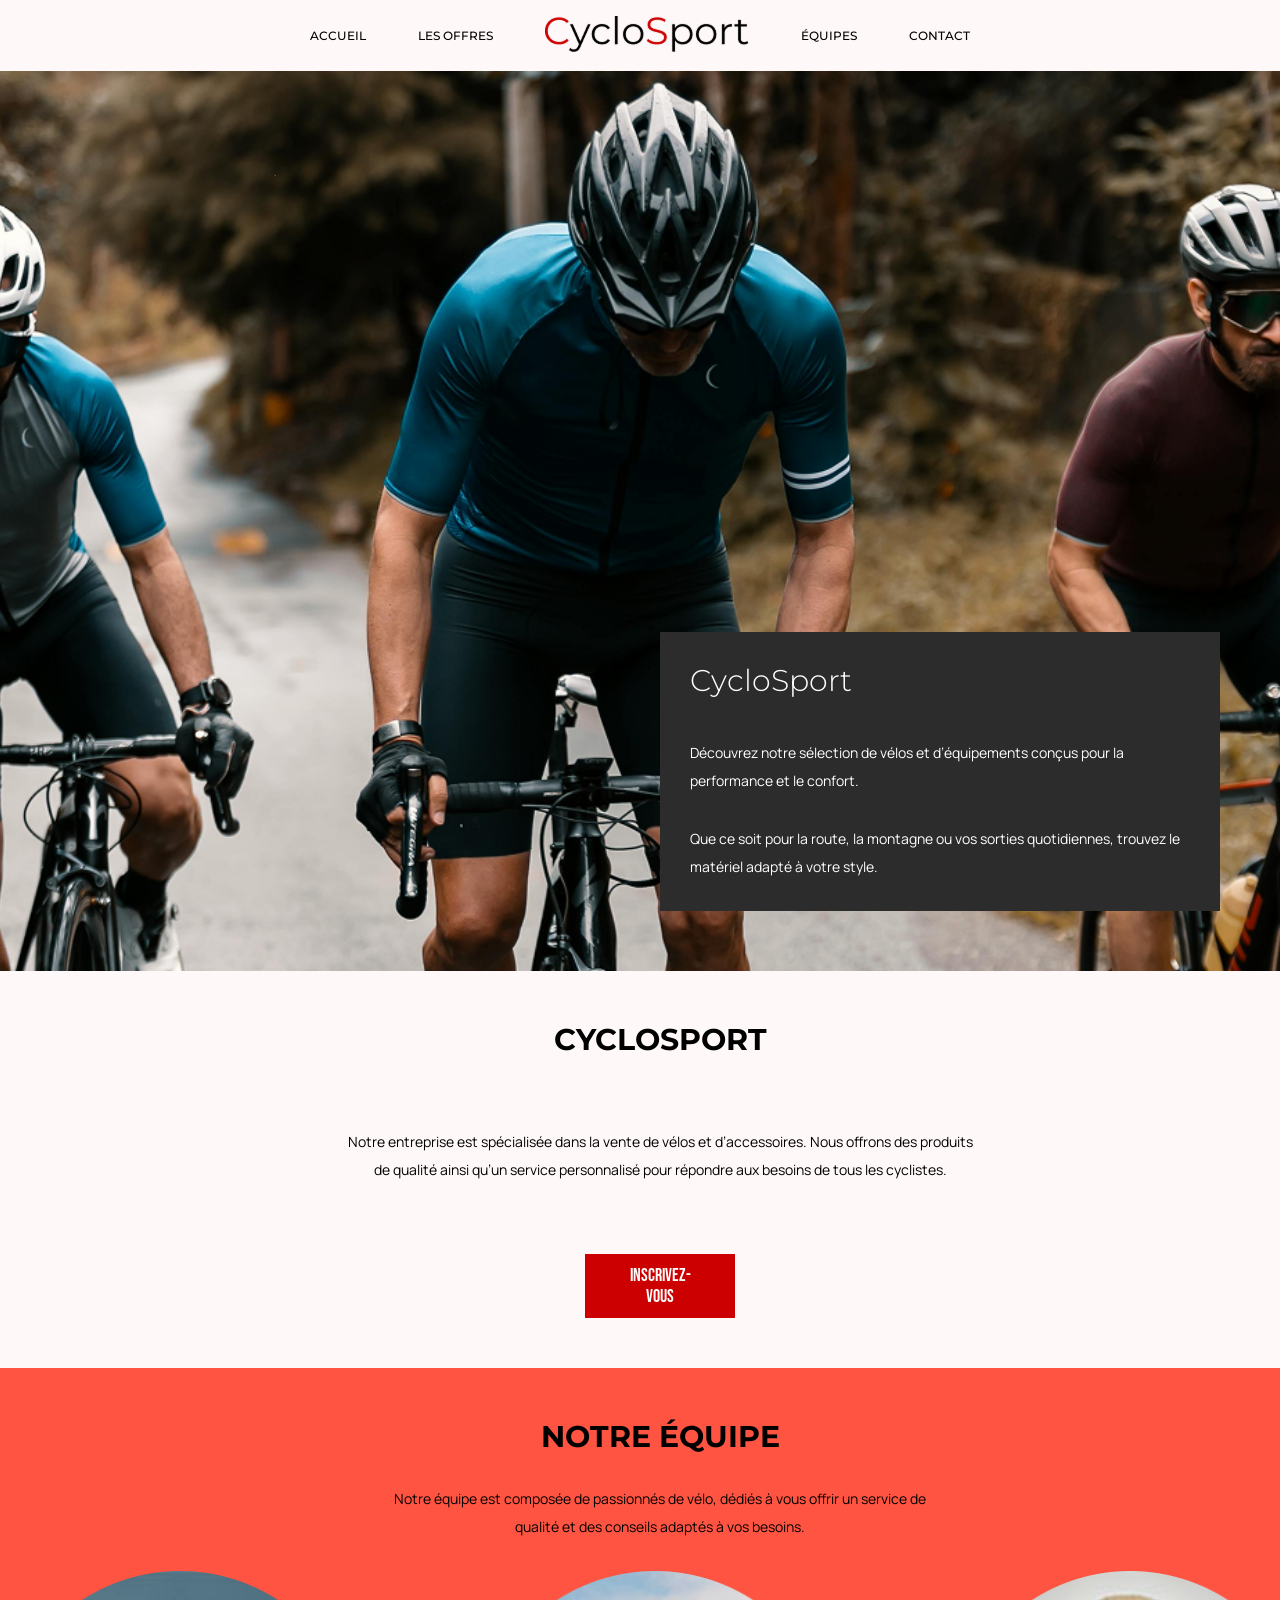
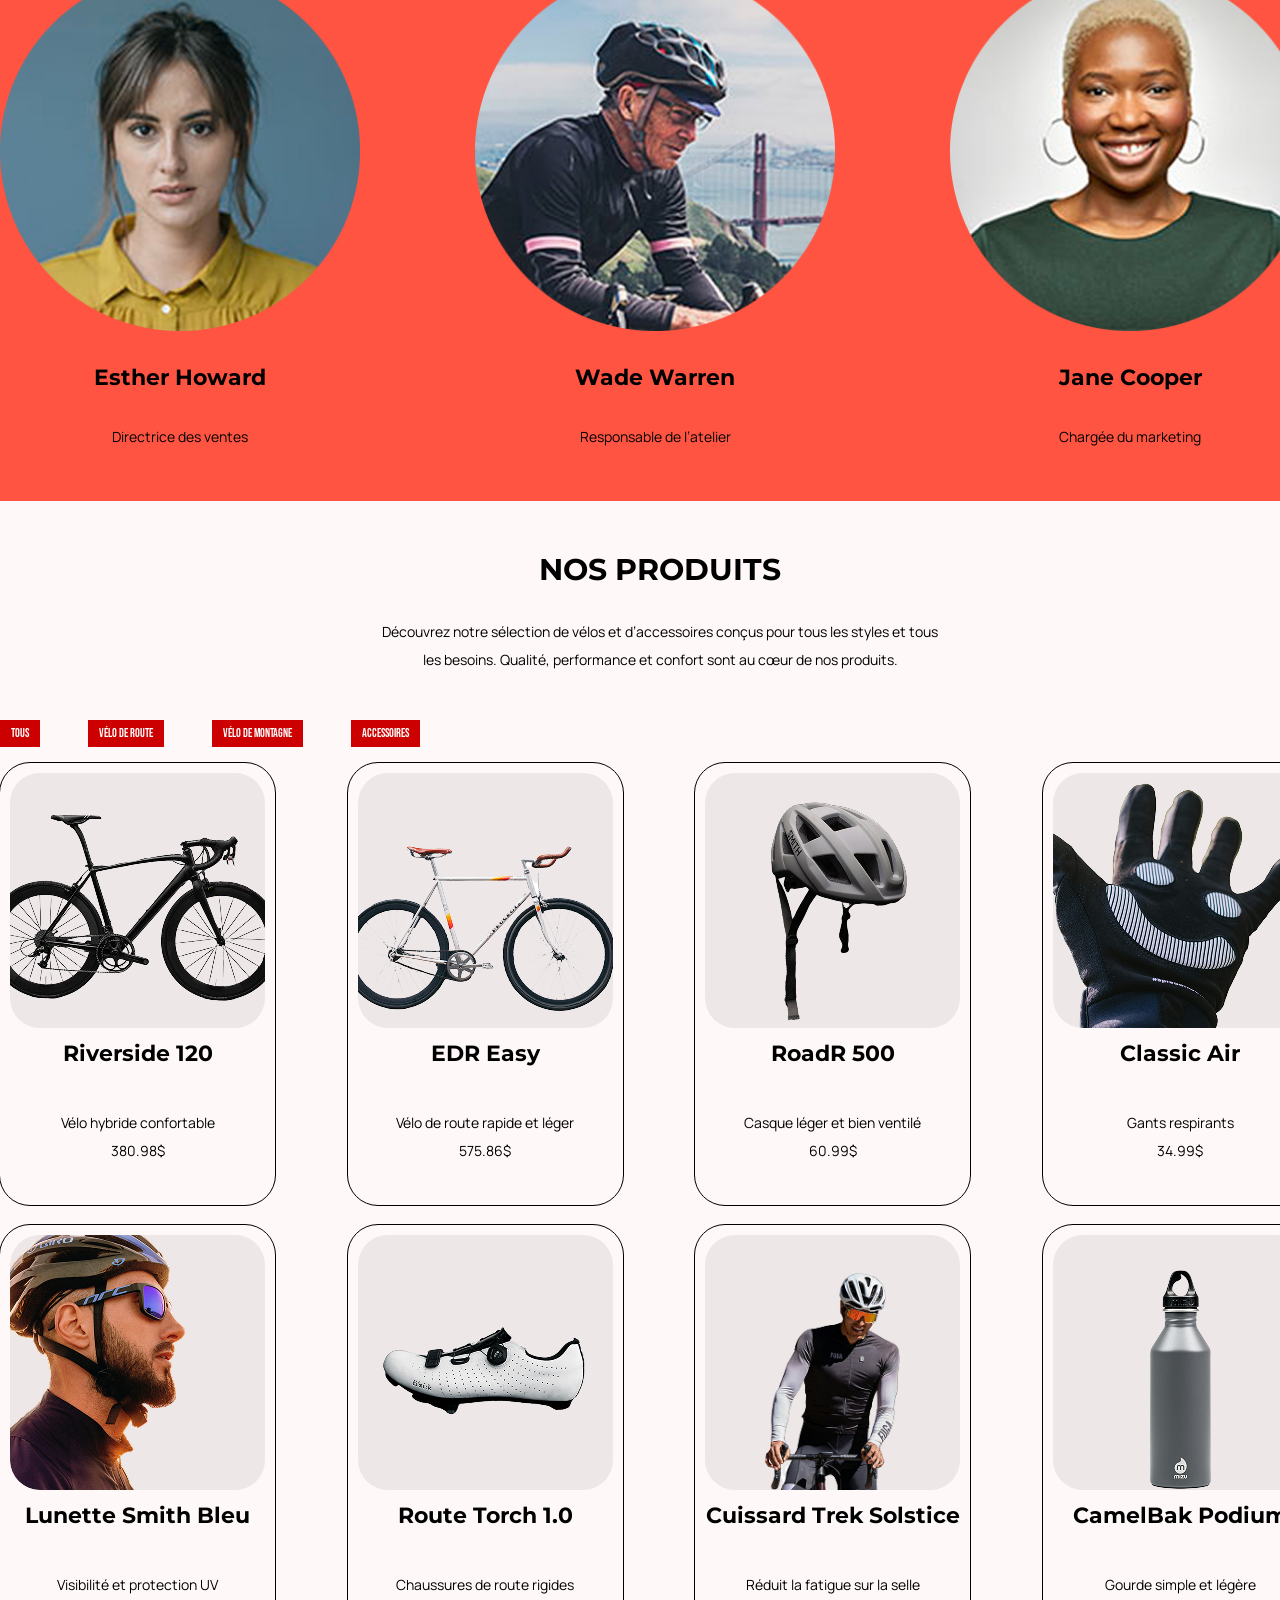
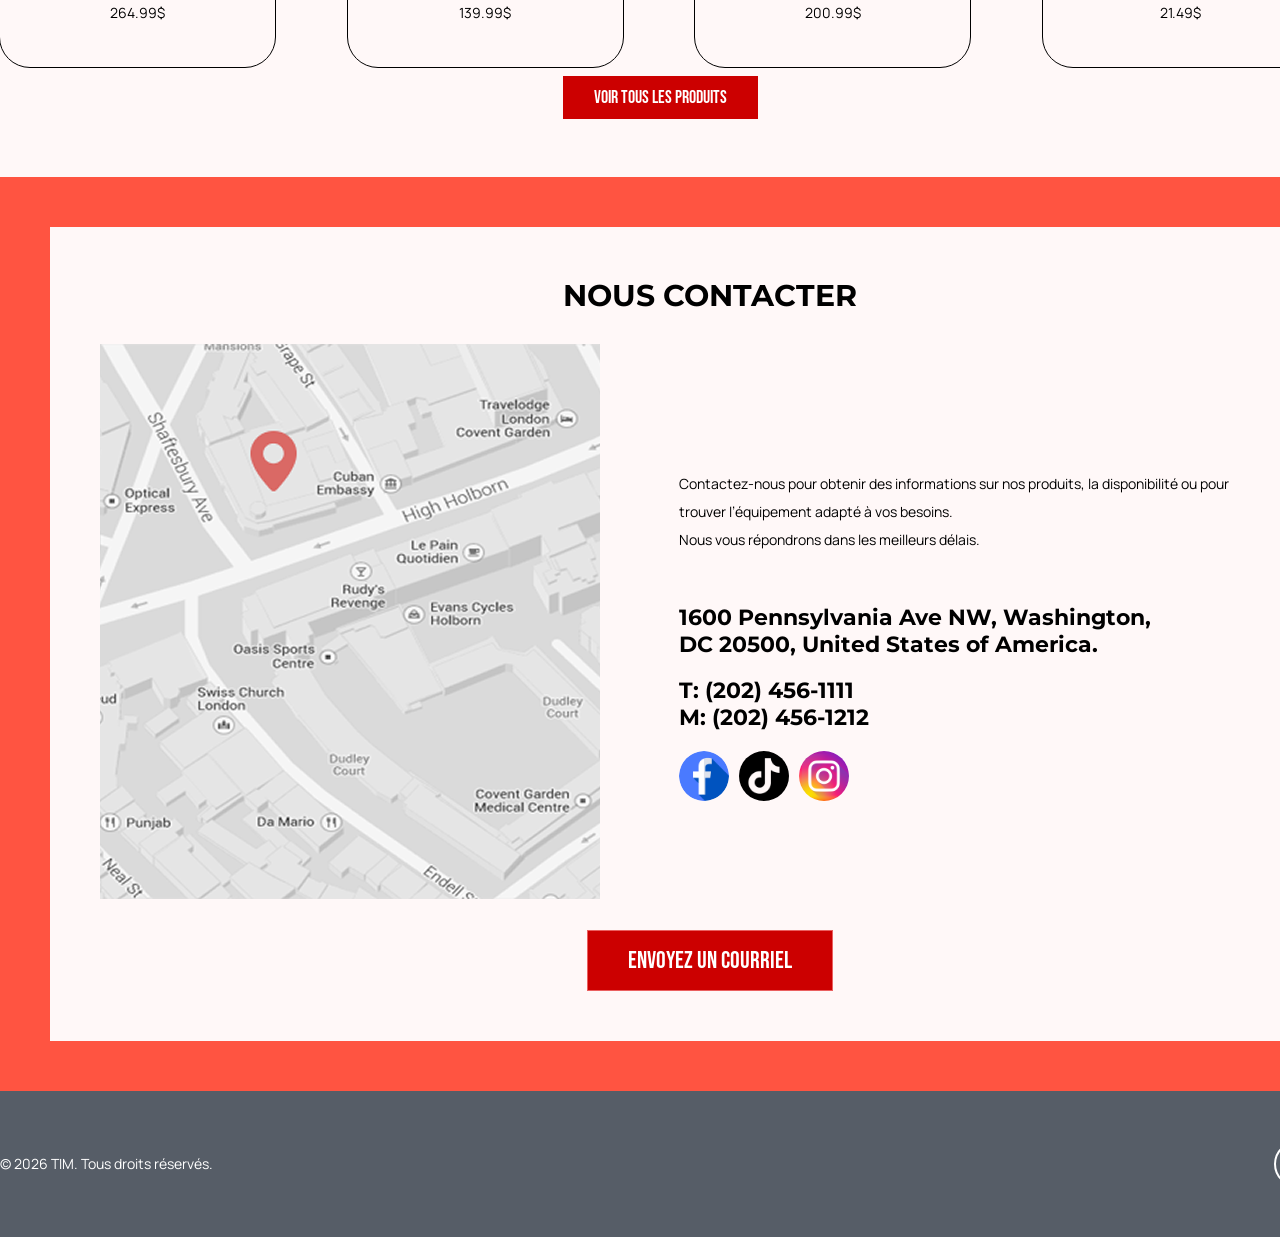
==== commit 90c2e8bd: "hover et bouton régler" ====
--- a/index.html
+++ b/index.html
@@ -60,19 +60,19 @@
             <p>Notre équipe est composée de passionnés de vélo, dédiés à vous offrir un service de qualité et des conseils adaptés à vos besoins. </p>
             <div class="flex">
                 <div class="profil">
-                    <img src="images/esther.png" alt="image de Esther">
+                    <img src="images/esther.png" class="zoom" alt="image de Esther">
                     <h3>Esther Howard</h3>
                     <p>Directrice des ventes</p>
                 </div>
 
                 <div class="profil">
-                    <img src="images/Wade.png" alt="image de Wade">
+                    <img src="images/Wade.png" class="zoom" alt="image de Wade">
                     <h3>Wade Warren</h3>
                     <p>Responsable de l’atelier</p>
                 </div>
 
                 <div class="profil">
-                    <img src="images/Jane.png" alt="image de Jane">
+                    <img src="images/Jane.png" class="zoom" alt="image de Jane">
                     <h3>Jane Cooper</h3>
                     <p>Chargée du marketing</p>
                 </div>
@@ -153,9 +153,9 @@
                         <h3>CamelBak Podium</h3>
                         <p>Gourde simple et légère<br>21.49$</p>
                     </div>
-                </a>
-                <a href="/produit.html" class="btn special">Voir tous les produits</a>    
-            </div>
+                </a>    
+            </div>
+            <div class="dif"><a href="/produit.html" class="btn special">Voir tous les produits</a></div>
         </div>
     </section>
 
@@ -190,9 +190,13 @@
             <div class="footer">
                 <p>© 2026 TIM. Tous droits réservés.</p>
                     <a href="#top" id="button"><span class="icon material-symbols-outlined">north</span></a>
-                    
             </div>        
         </div>
     </footer>
+
+    <!-- Fenêtre modale -->
+    <div class="modal">
+        <div class="interne"></div>
+    </div>
 </body>
 </html>
--- a/css/styles.css
+++ b/css/styles.css
@@ -45,7 +45,7 @@
 .hero{
     background: url("../images/HERO.png") center / cover no-repeat;
     height: 100vh;
-    width: 100vw;
+    width: 100%;
     position: relative;
 }
 
@@ -187,13 +187,11 @@
     border-radius: 50%;
     font-size: 2rem;
     padding: 5px;
-    /* Trouver sur internet */
     transition: 0.2 ease;
 }
 
 
 #button .icon:hover{
-    /* Trouver sur internet */
     transform: scale(1.1);
 }
 
@@ -281,39 +279,57 @@
 .cart{
     display: flex;
     flex-direction: column;
+    align-items: center;
+    max-width: fit-content;
     gap: 12px;
     padding: 10px;
-    border: 1px solid #000;
+    outline: 1px solid #000;
     border-radius: 30px;
 }
 
 .cart img{
     background-color: rgba(166, 161, 161, 0.20);
     border-radius: inherit;
+    max-width: 255px;
+    max-height: 255px;
 }
 /* essayer de voir avec la prof comment régler ça car déjà une bordure donc impossible de régler bordure d'avance sur le cart avant hover*/
 .cart:hover{
+    outline-width: 6px;
+    /*
     border-top: 20px solid #000;
     border-right:6px solid #000;
     border-left: 6px solid #000;
     border-bottom: 3px solid #000;
     cursor: pointer;
-}
-
-.produits .grid .special{
+    */
+}
+
+.produits .special{
     font-size: 1.125rem;
     padding: 10px 30px;
     justify-self: center;
     color: #fff;
 }
 
+.produits .grid .special:hover{
+    color: #CC0000;
+}
+
+.dif{
+    display: flex;
+    justify-content: center;
+    align-items: center;
+    height: 60px;
+}
+
 /* essayer de voir avec la prof comment régler ça */
 
 
 
 
 
-/* Page fiche-article.html */
+/* Page liste-article.html */
 
 .vedette{
     background-color: #FF5441;
@@ -322,13 +338,17 @@
 .produit{
     display: flex;
     gap: 60px;
+    justify-content: space-between;
+    align-items: center;
+    width: 100%;
+}
+
+.produit a{
+    display: flex;
     justify-content: center;
     align-items: center;
-    padding: 50px;
-}
-
-.produit img{
     height: 570px;
+    width: 800px;
     background-color: #FFF8F8;
     border-radius: 30px;
 }
@@ -355,7 +375,7 @@
 
 
 
-/* Page liste-articles.html*/
+/* Page fiche-articles.html*/
 
 /* Hero*/
 .vedette .liste{
@@ -367,8 +387,13 @@
     padding: 0;
 }
 
-.vedette .liste img{
-    height: 100vh;
+.vedette img{
+    width: 100%;
+}
+
+.vedette .liste a{
+    width: 100%;
+    height: 100%;
 }
 
 .details{
@@ -385,6 +410,17 @@
 
 .details .renseignements .precision:first-of-type p{
     width: 100%;
+}
+
+
+/* modal conteneur*/
+.personne{
+    display: flex;
+    flex-direction: column;
+    align-items: center;
+    padding: 30px;
+    border-radius: 30px;
+    
 }
 /*------------------------------------------------------------------------------
     Components
@@ -403,3 +439,30 @@
     border:1px solid #CC0000;
     color: #CC0000;
 }
+
+
+.modal{
+    position: fixed;
+    top: 0;
+    left: 0;
+
+    width: 100%;
+    height: 100vh;
+
+    padding: 50px;
+
+    z-index: 999;
+    background-color: rgba(0, 0, 0, 0.8);
+
+    display:none;
+    justify-content: center;
+    align-items: center;
+}
+
+.modal .ajout{
+    max-width: 80%;
+}
+
+.modal.visible{
+    display: flex;
+}
